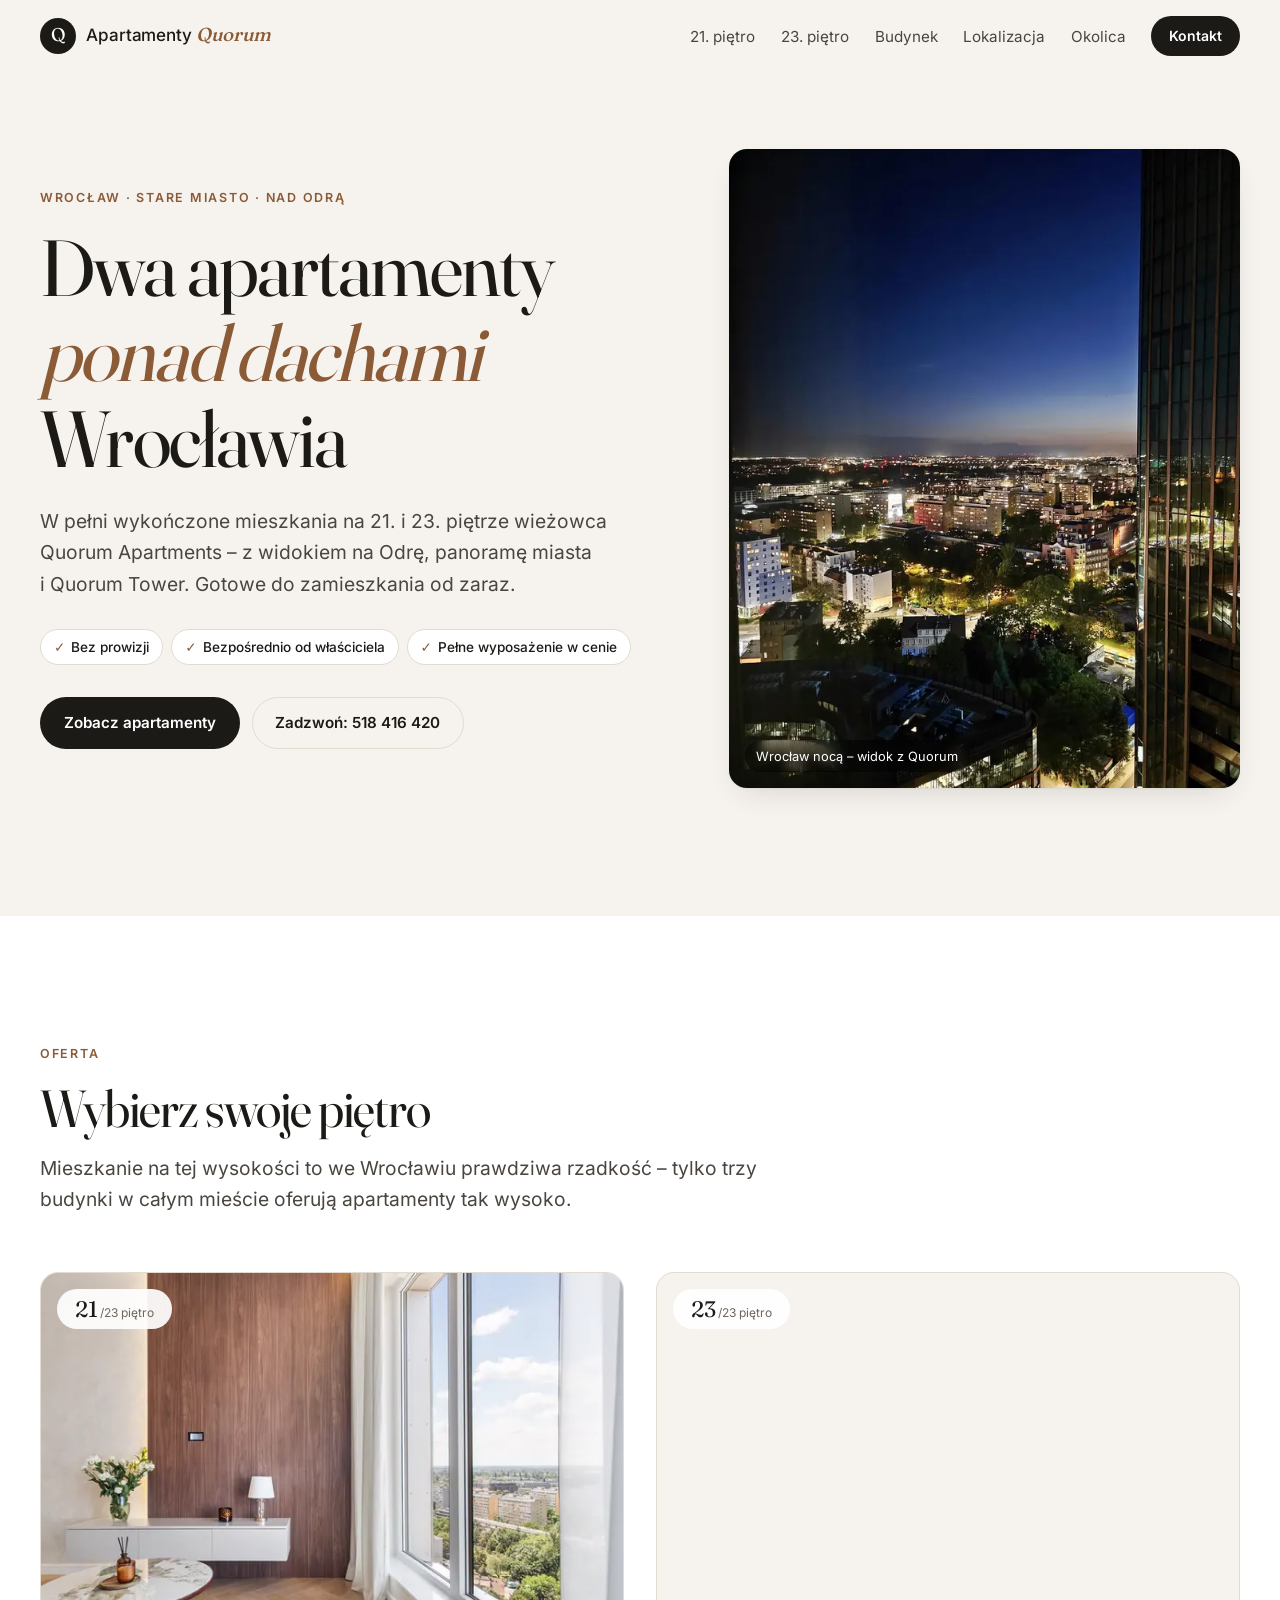
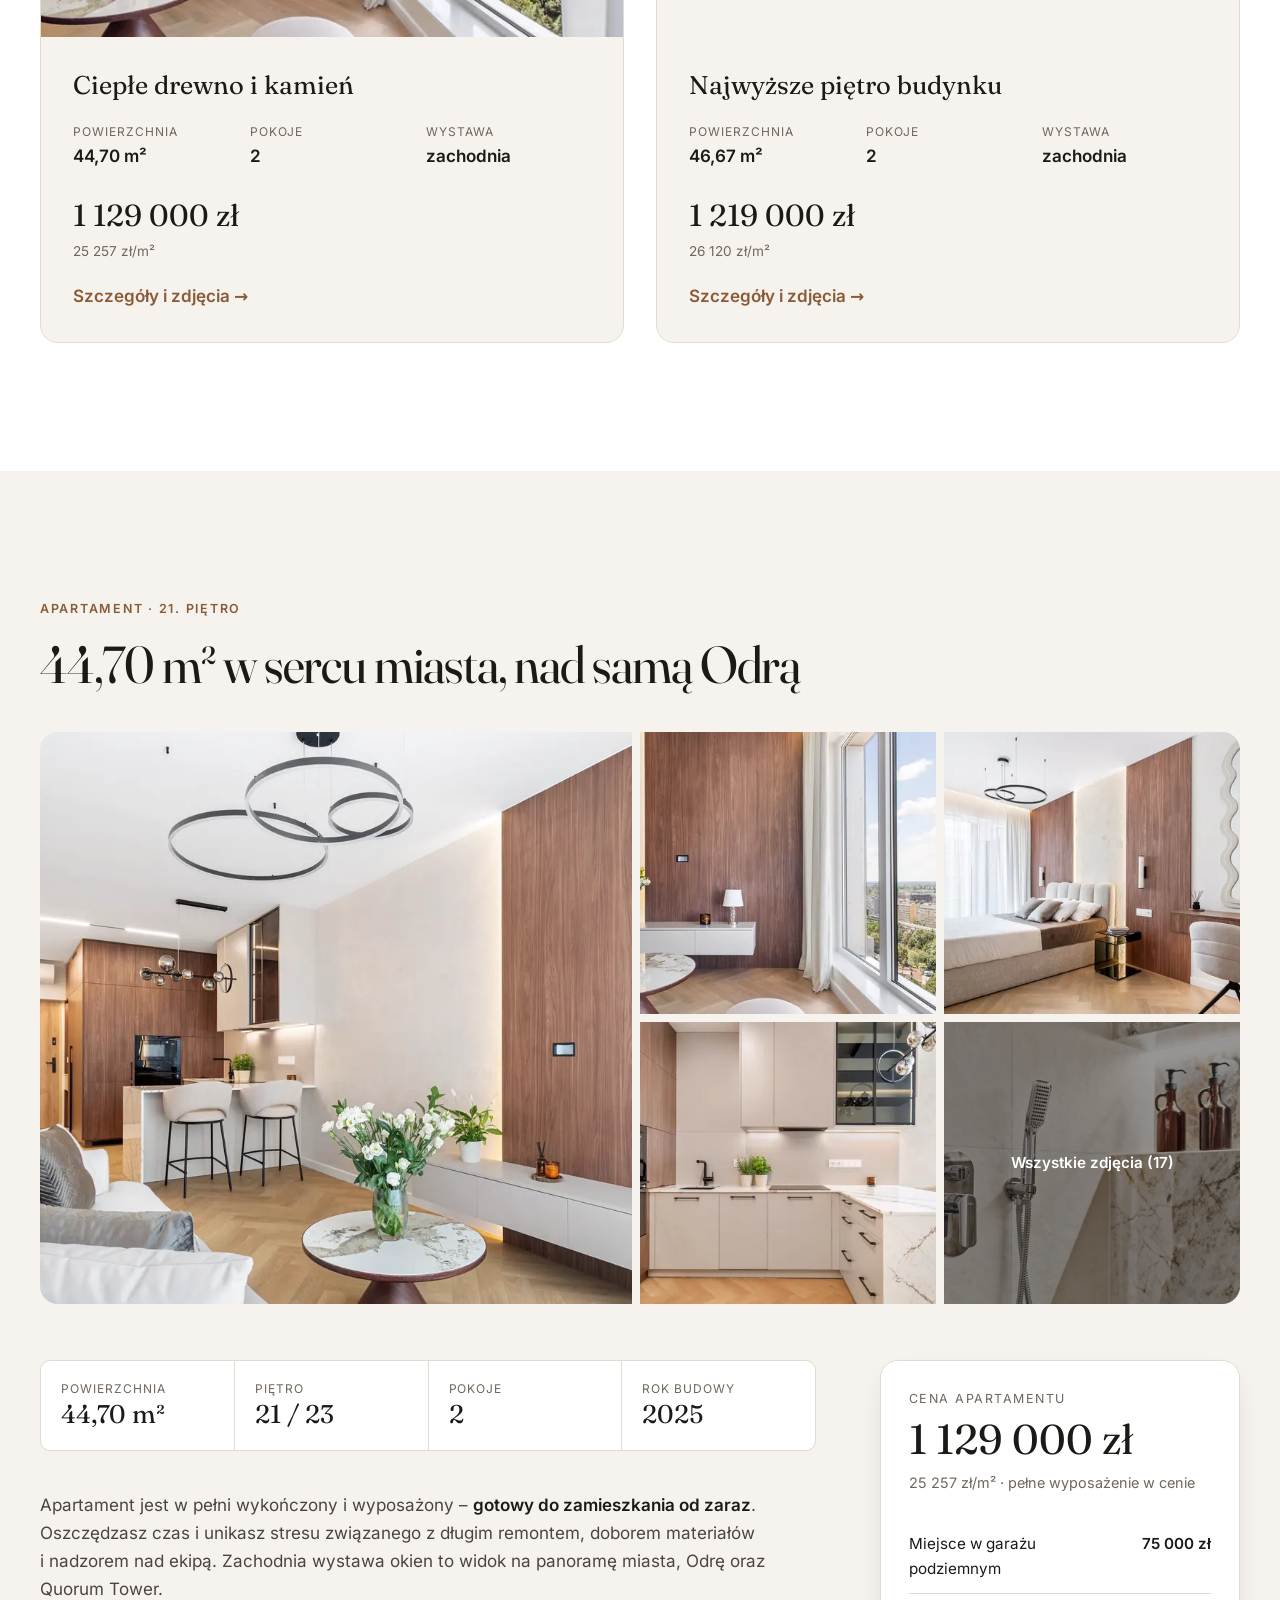
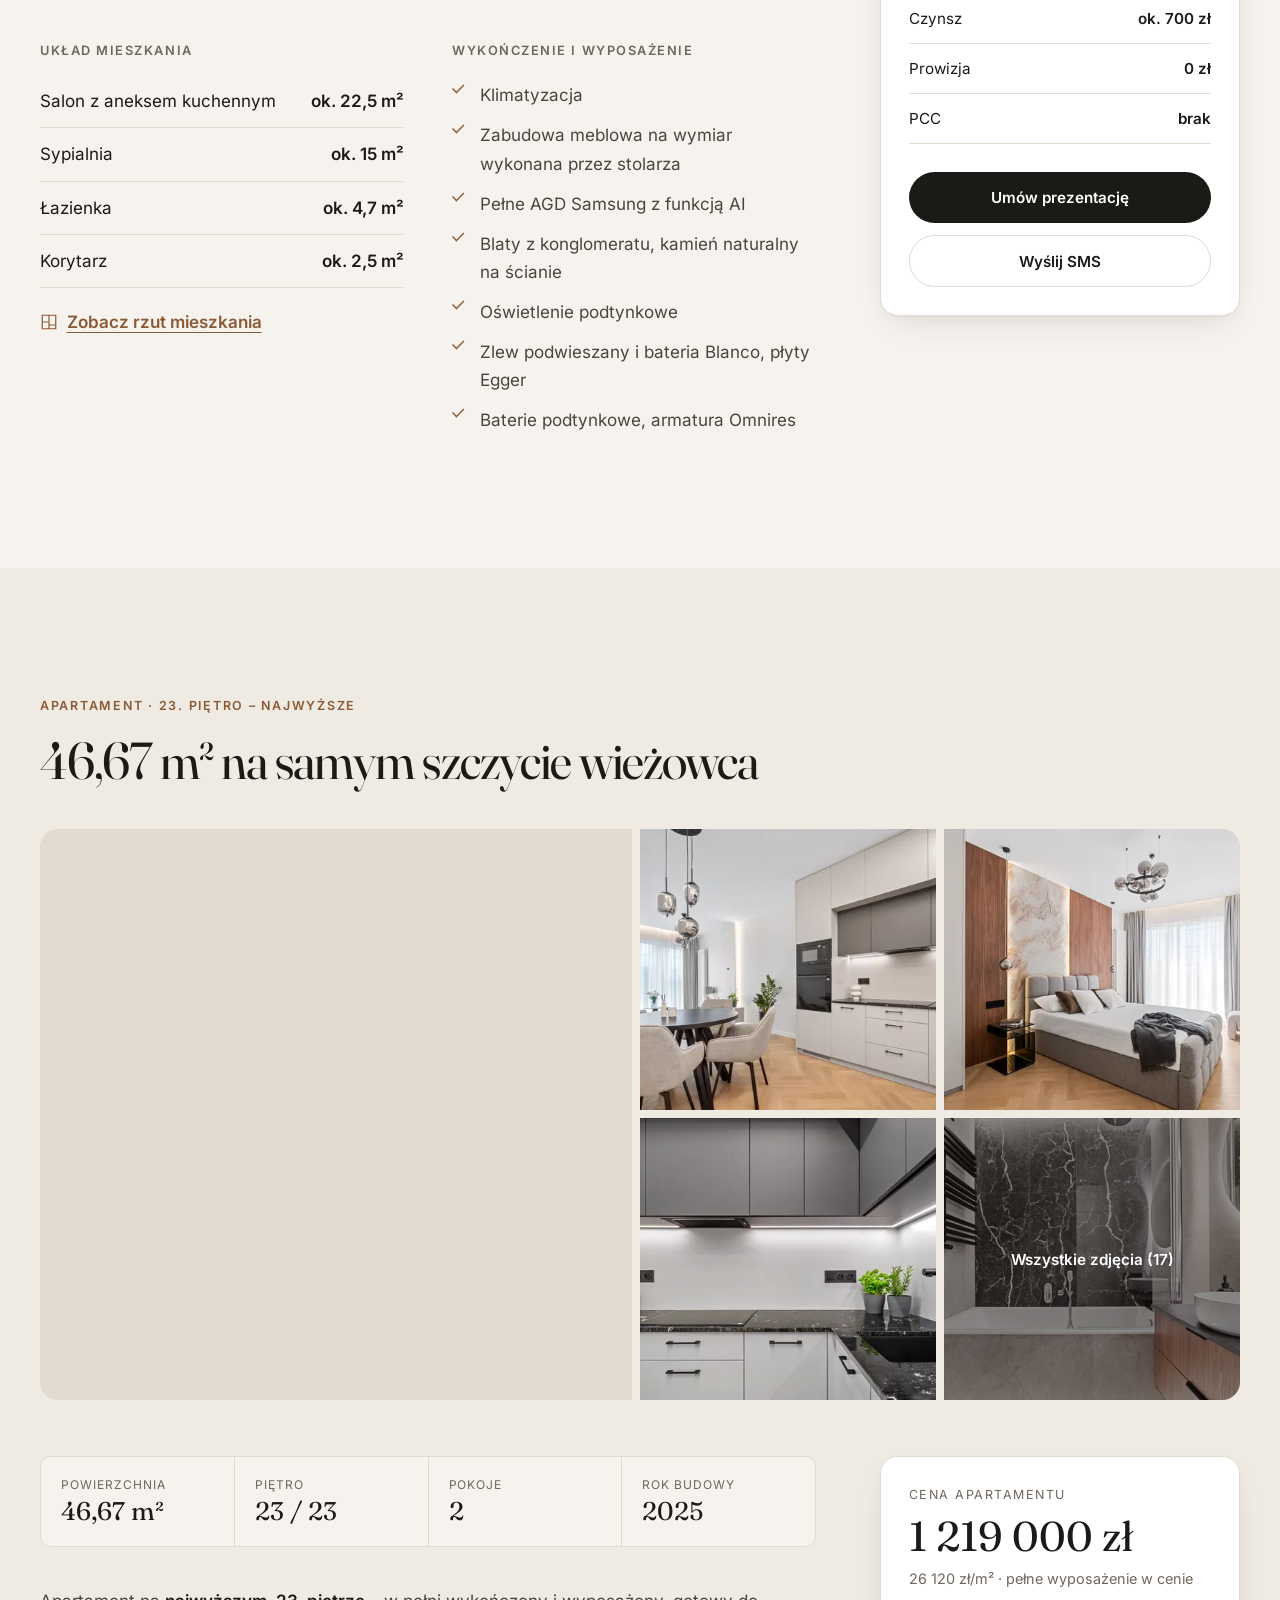
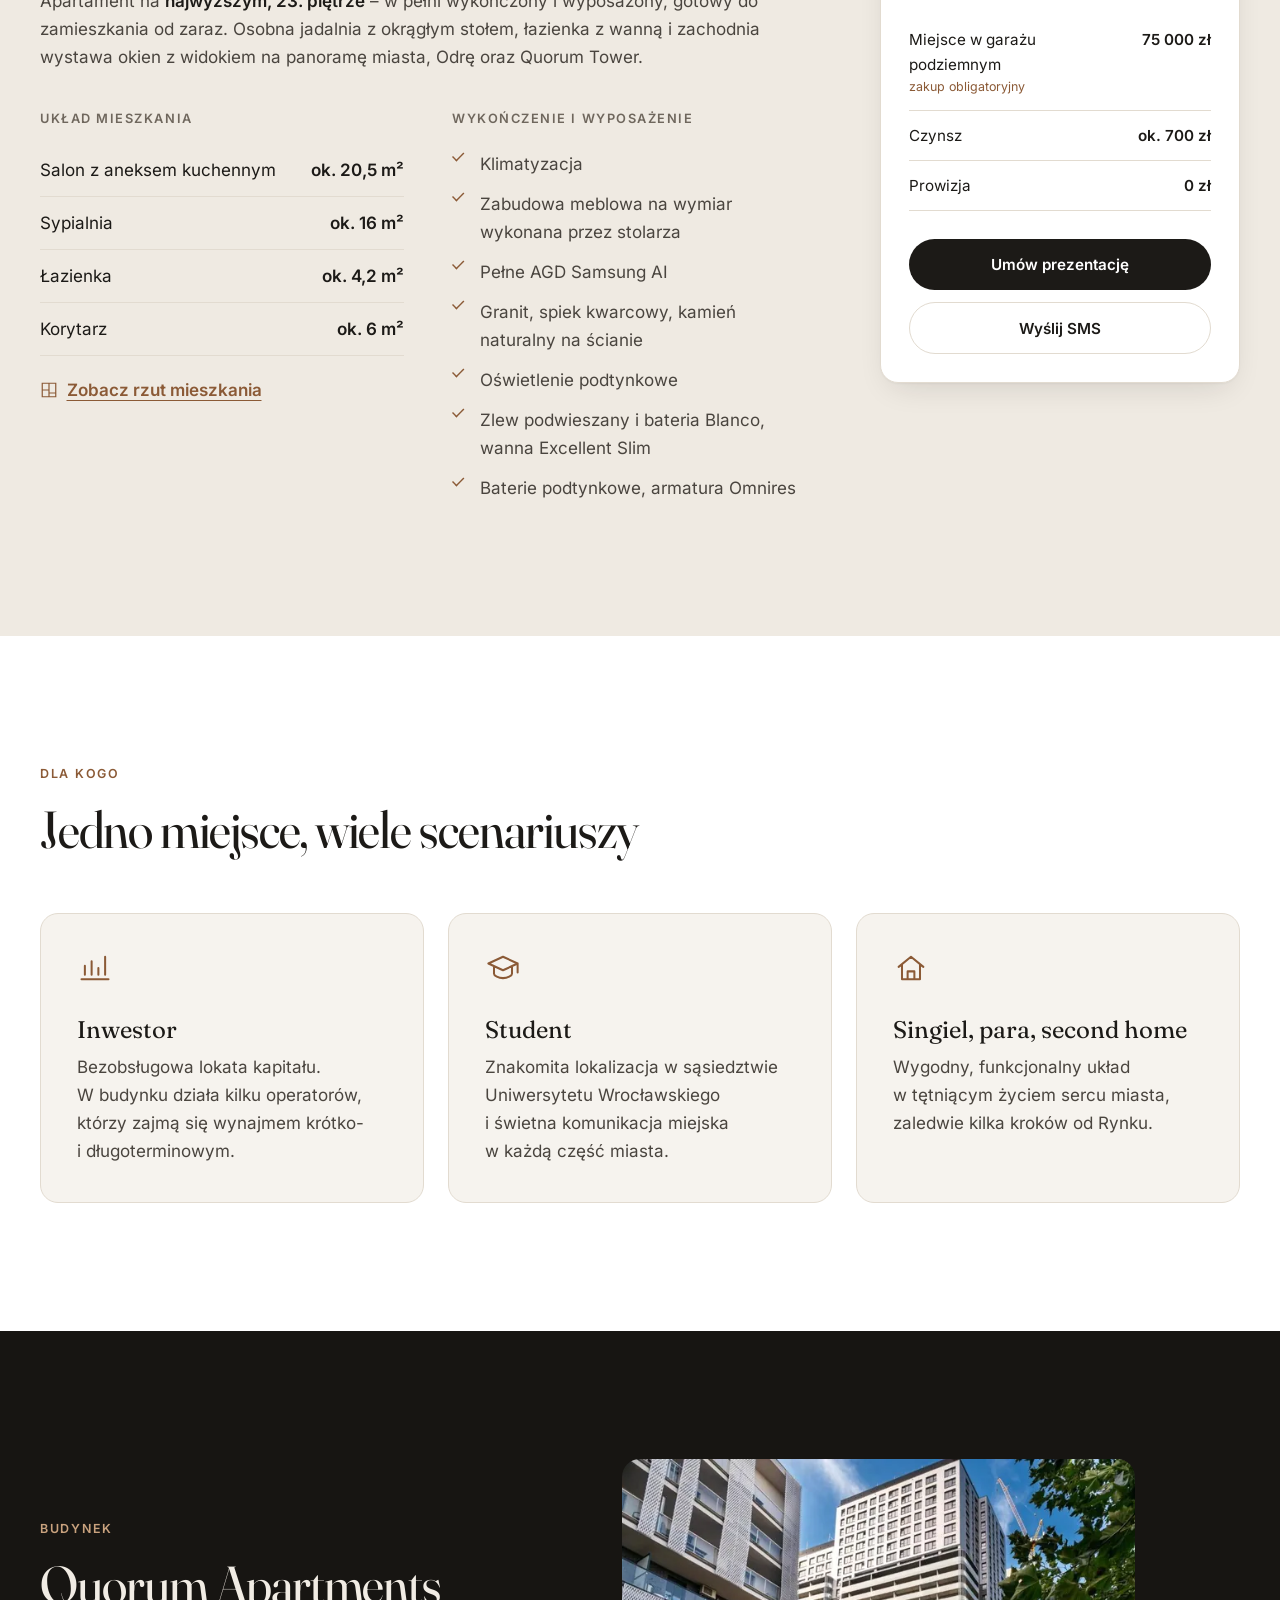
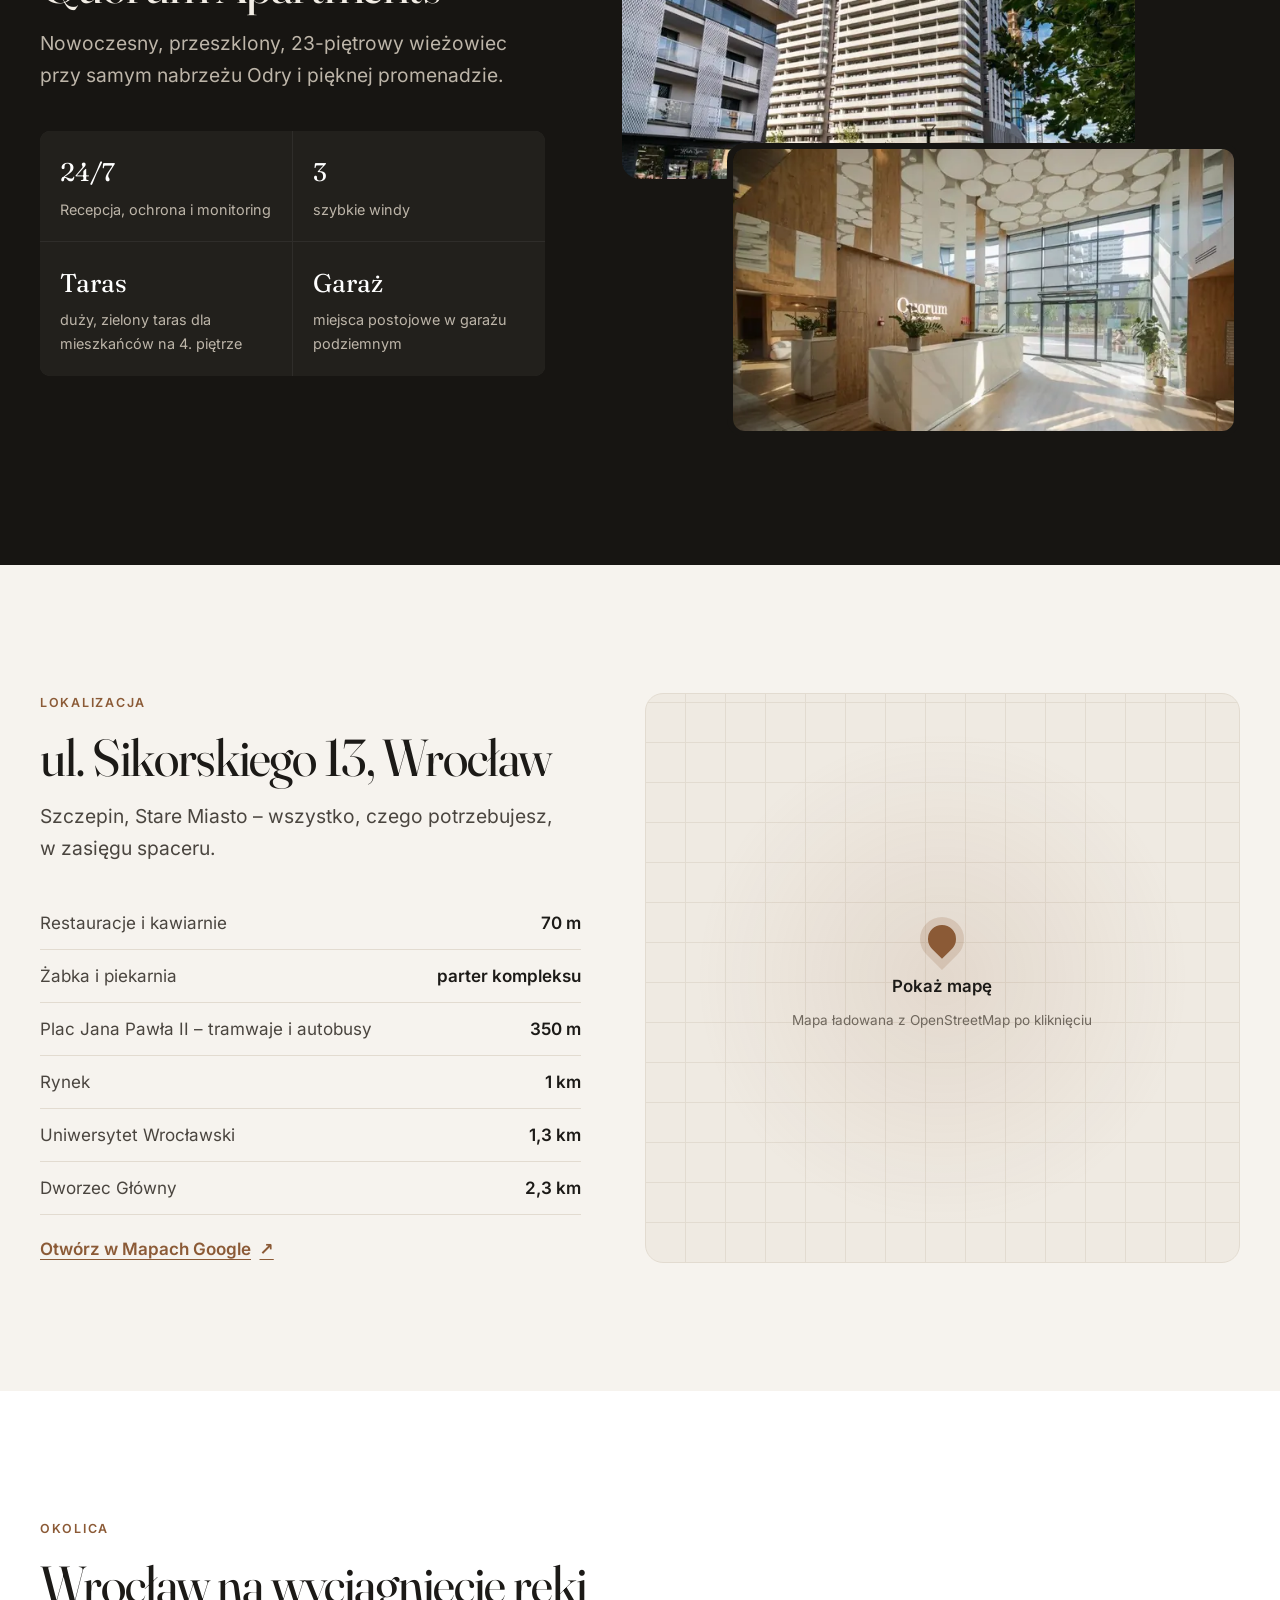
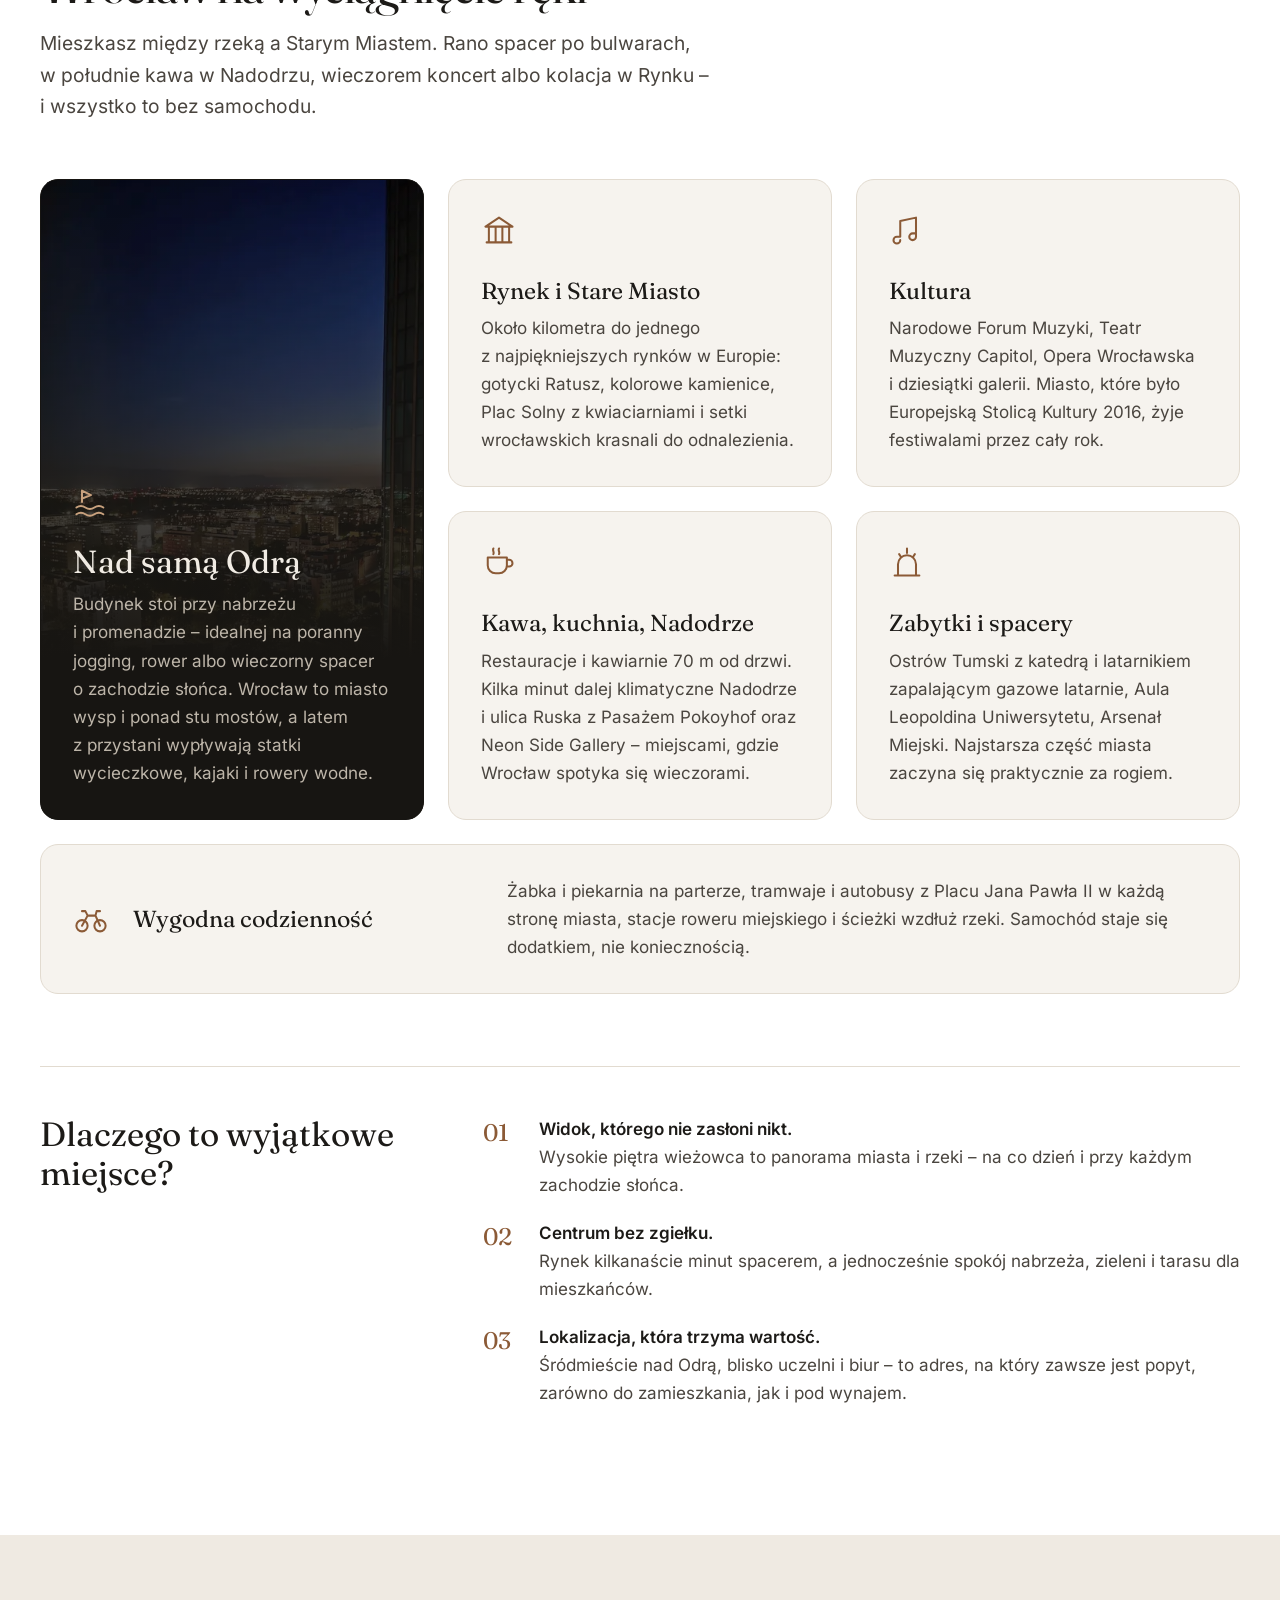
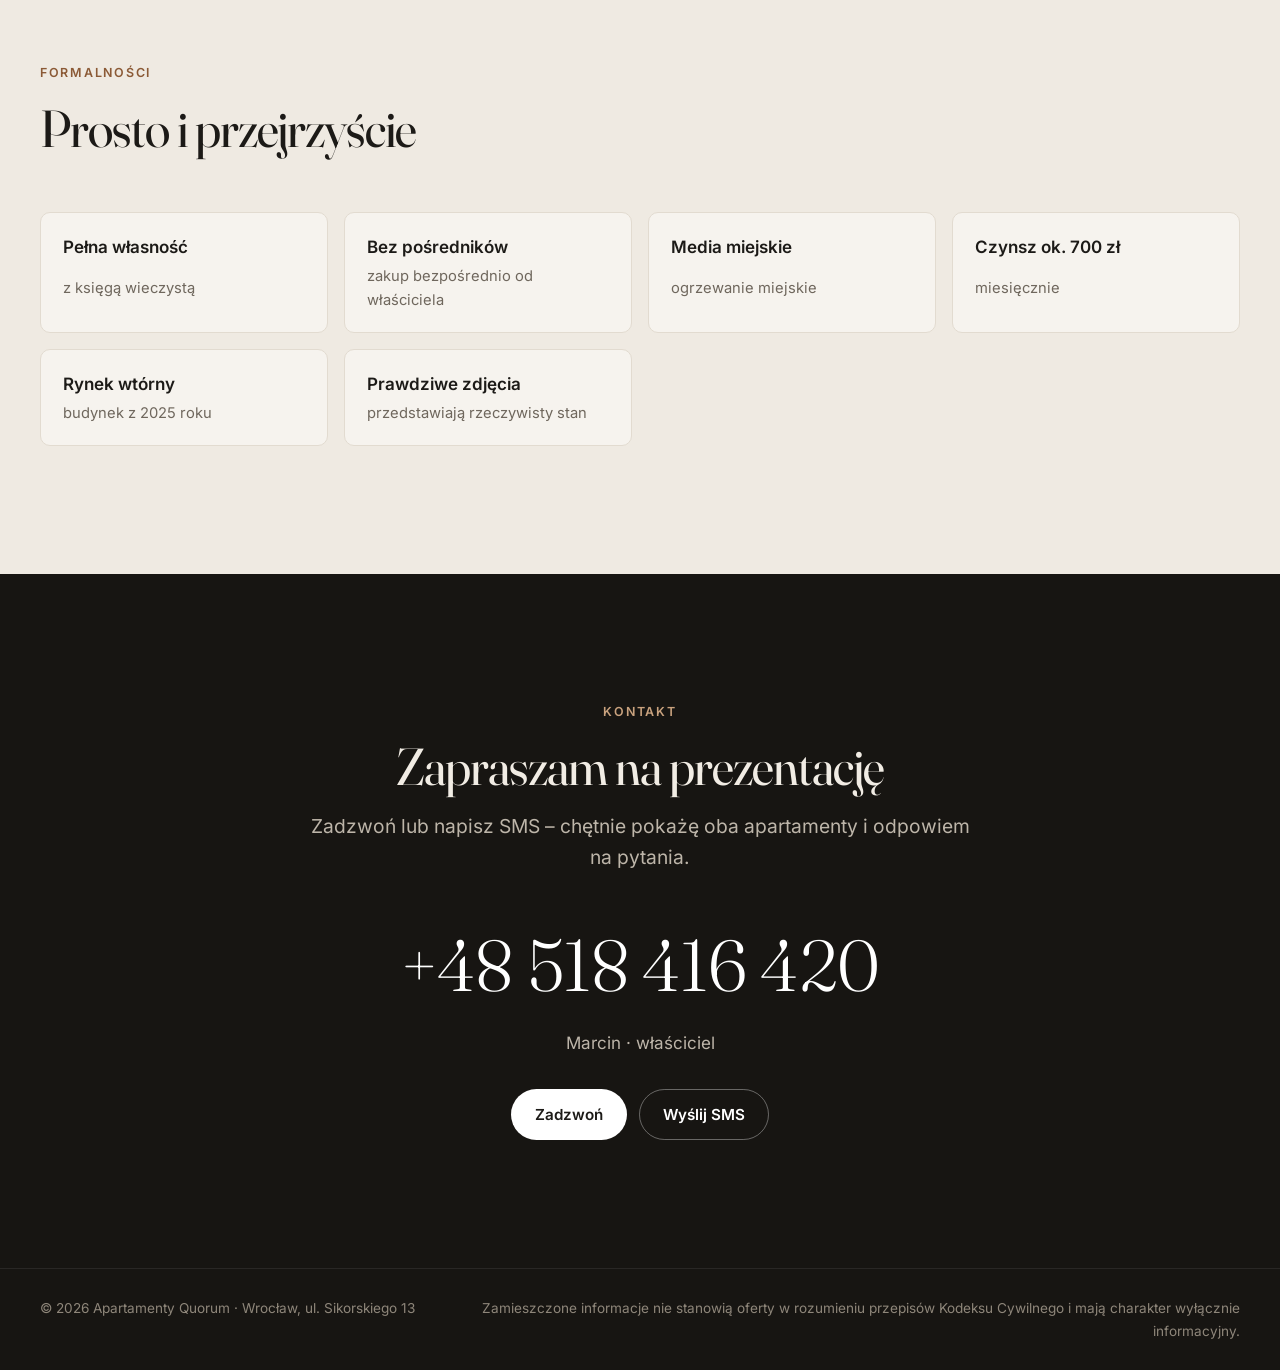
==== index.html @ 980c21c9 "Strona wizytówka apartamentów Quorum Co-Authored-By: Claude Opus 5.5 <noreply@anthropic.com> Claude-" ====
<!doctype html>
<html lang="pl">
<head>
  <meta charset="utf-8">
  <meta name="viewport" content="width=device-width, initial-scale=1, viewport-fit=cover">
  <title>Apartamenty na 21. i 23. piętrze – Quorum, centrum Wrocławia | Sprzedaż bez prowizji</title>
  <meta name="description" content="Dwa wykończone apartamenty na sprzedaż w wieżowcu Quorum Apartments przy Odrze, ul. Sikorskiego 13 we Wrocławiu. 44,7 m² na 21. piętrze i 46,67 m² na 23. piętrze. Bezpośrednio od właściciela, bez prowizji.">
  <meta name="theme-color" content="#f6f3ee">
  <meta name="color-scheme" content="light">

  <link rel="canonical" href="https://pzkoza.github.io/apartamenty-quorum/">

  <!-- Open Graph / udostępnianie -->
  <meta property="og:url" content="https://pzkoza.github.io/apartamenty-quorum/">
  <meta property="og:type" content="website">
  <meta property="og:locale" content="pl_PL">
  <meta property="og:title" content="Apartamenty na 21. i 23. piętrze – Quorum, Wrocław">
  <meta property="og:description" content="Wykończone apartamenty z widokiem na Odrę i panoramę miasta. Gotowe do zamieszkania, bez prowizji.">
  <meta property="og:image" content="https://pzkoza.github.io/apartamenty-quorum/img/og.jpg">
  <meta property="og:image:width" content="1200">
  <meta property="og:image:height" content="630">
  <meta name="twitter:card" content="summary_large_image">

  <link rel="icon" href="favicon.svg" type="image/svg+xml">
  <link rel="preload" href="fonts/fraunces-latin.woff2" as="font" type="font/woff2" crossorigin>
  <link rel="preload" href="fonts/inter-latin.woff2" as="font" type="font/woff2" crossorigin>
  <link rel="preload" as="image" href="img/shared/noc-1152.webp" imagesrcset="img/shared/noc-640.webp 640w, img/shared/noc-1152.webp 1152w" imagesizes="(min-width: 960px) 45vw, 100vw" fetchpriority="high">
  <link rel="stylesheet" href="css/style.css">
  <script src="js/main.js" defer></script>

  <script type="application/ld+json">
  {
    "@context": "https://schema.org",
    "@graph": [
      {
        "@type": "RealEstateListing",
        "name": "Apartament 44,7 m² na 21. piętrze – Quorum Apartments, Wrocław",
        "url": "https://pzkoza.github.io/apartamenty-quorum/#apartament-21",
        "image": "https://pzkoza.github.io/apartamenty-quorum/img/a21/01-1920.webp",
        "datePosted": "2025",
        "offers": { "@type": "Offer", "price": 1129000, "priceCurrency": "PLN", "availability": "https://schema.org/InStock" },
        "about": {
          "@type": "Apartment",
          "floorSize": { "@type": "QuantitativeValue", "value": 44.7, "unitCode": "MTK" },
          "numberOfRooms": 2,
          "address": { "@type": "PostalAddress", "streetAddress": "ul. Sikorskiego 13", "addressLocality": "Wrocław", "addressRegion": "dolnośląskie", "addressCountry": "PL" },
          "geo": { "@type": "GeoCoordinates", "latitude": 51.114017, "longitude": 17.02036 }
        }
      },
      {
        "@type": "RealEstateListing",
        "name": "Apartament 46,67 m² na 23. piętrze – Quorum Apartments, Wrocław",
        "url": "https://pzkoza.github.io/apartamenty-quorum/#apartament-23",
        "image": "https://pzkoza.github.io/apartamenty-quorum/img/a23/01-1920.webp",
        "datePosted": "2025",
        "offers": { "@type": "Offer", "price": 1219000, "priceCurrency": "PLN", "availability": "https://schema.org/InStock" },
        "about": {
          "@type": "Apartment",
          "floorSize": { "@type": "QuantitativeValue", "value": 46.67, "unitCode": "MTK" },
          "numberOfRooms": 2,
          "address": { "@type": "PostalAddress", "streetAddress": "ul. Sikorskiego 13", "addressLocality": "Wrocław", "addressRegion": "dolnośląskie", "addressCountry": "PL" },
          "geo": { "@type": "GeoCoordinates", "latitude": 51.114017, "longitude": 17.02036 }
        }
      }
    ]
  }
  </script>
</head>
<body>
  <a class="skip-link" href="#main">Przejdź do treści</a>

  <header class="site-header" data-header>
    <div class="container header-inner">
      <a class="brand" href="#top" aria-label="Strona główna">
        <span class="brand-mark" aria-hidden="true">Q</span>
        <span class="brand-text">Apartamenty <em>Quorum</em></span>
      </a>
      <nav class="nav" aria-label="Główna nawigacja">
        <button class="nav-toggle" type="button" aria-expanded="false" aria-controls="nav-list" data-nav-toggle>
          <span class="visually-hidden">Menu</span>
          <span class="nav-toggle-bar" aria-hidden="true"></span>
        </button>
        <ul class="nav-list" id="nav-list">
          <li><a href="#apartament-21">21. piętro</a></li>
          <li><a href="#apartament-23">23. piętro</a></li>
          <li><a href="#budynek">Budynek</a></li>
          <li><a href="#lokalizacja">Lokalizacja</a></li>
          <li><a href="#okolica">Okolica</a></li>
          <li><a class="btn btn-sm btn-dark" href="#kontakt">Kontakt</a></li>
        </ul>
      </nav>
    </div>
  </header>

  <main id="main">
    <!-- HERO -->
    <section class="hero" id="top" aria-labelledby="hero-title">
      <div class="container hero-grid">
        <div class="hero-copy">
          <p class="eyebrow">Wrocław · Stare Miasto · nad Odrą</p>
          <h1 id="hero-title">Dwa apartamenty <span class="accent">ponad dachami</span> Wrocławia</h1>
          <p class="lead">W pełni wykończone mieszkania na 21. i&nbsp;23. piętrze wieżowca Quorum Apartments – z&nbsp;widokiem na Odrę, panoramę miasta i&nbsp;Quorum Tower. Gotowe do zamieszkania od zaraz.</p>
          <ul class="badges" role="list">
            <li>Bez prowizji</li>
            <li>Bezpośrednio od właściciela</li>
            <li>Pełne wyposażenie w cenie</li>
          </ul>
          <div class="hero-actions">
            <a class="btn btn-dark" href="#oferty">Zobacz apartamenty</a>
            <a class="btn btn-ghost" href="tel:+48518416420">Zadzwoń: 518 416 420</a>
          </div>
        </div>
        <figure class="hero-media">
          <img src="img/shared/noc-1152.webp"
               srcset="img/shared/noc-640.webp 640w, img/shared/noc-1152.webp 1152w"
               sizes="(min-width: 960px) 45vw, 100vw"
               width="1152" height="1468"
               alt="Nocny widok na Wrocław z wysokiego piętra Quorum Apartments"
               fetchpriority="high" decoding="async">
          <figcaption>Wrocław nocą – widok z&nbsp;Quorum</figcaption>
        </figure>
      </div>
    </section>

    <!-- PORÓWNANIE -->
    <section class="section offers" id="oferty" aria-labelledby="offers-title">
      <div class="container">
        <header class="section-head">
          <p class="eyebrow">Oferta</p>
          <h2 id="offers-title">Wybierz swoje piętro</h2>
          <p class="section-lead">Mieszkanie na tej wysokości to we Wrocławiu prawdziwa rzadkość – tylko trzy budynki w&nbsp;całym mieście oferują apartamenty tak wysoko.</p>
        </header>

        <div class="offer-cards">
          <article class="offer-card">
            <a class="offer-card-link" href="#apartament-21" aria-label="Apartament na 21. piętrze – szczegóły">
              <div class="offer-card-media">
                <img src="img/a21/02-640.webp" srcset="img/a21/02-640.webp 640w, img/a21/02-1280.webp 1280w" sizes="(min-width: 960px) 560px, 100vw" width="2048" height="1258" alt="Salon apartamentu na 21. piętrze z widokiem na miasto" loading="lazy" decoding="async">
                <span class="floor-tag">21<small>/23 piętro</small></span>
              </div>
              <div class="offer-card-body">
                <h3>Ciepłe drewno i&nbsp;kamień</h3>
                <dl class="facts">
                  <div><dt>Powierzchnia</dt><dd>44,70 m²</dd></div>
                  <div><dt>Pokoje</dt><dd>2</dd></div>
                  <div><dt>Wystawa</dt><dd>zachodnia</dd></div>
                </dl>
                <p class="price">1 129 000 zł <span>25 257 zł/m²</span></p>
                <span class="more">Szczegóły i&nbsp;zdjęcia <span aria-hidden="true">→</span></span>
              </div>
            </a>
          </article>

          <article class="offer-card">
            <a class="offer-card-link" href="#apartament-23" aria-label="Apartament na 23. piętrze – szczegóły">
              <div class="offer-card-media">
                <img src="img/a23/01-640.webp" srcset="img/a23/01-640.webp 640w, img/a23/01-1280.webp 1280w" sizes="(min-width: 960px) 560px, 100vw" width="2048" height="1258" alt="Salon apartamentu na 23. piętrze" loading="lazy" decoding="async">
                <span class="floor-tag">23<small>/23 piętro</small></span>
              </div>
              <div class="offer-card-body">
                <h3>Najwyższe piętro budynku</h3>
                <dl class="facts">
                  <div><dt>Powierzchnia</dt><dd>46,67 m²</dd></div>
                  <div><dt>Pokoje</dt><dd>2</dd></div>
                  <div><dt>Wystawa</dt><dd>zachodnia</dd></div>
                </dl>
                <p class="price">1 219 000 zł <span>26 120 zł/m²</span></p>
                <span class="more">Szczegóły i&nbsp;zdjęcia <span aria-hidden="true">→</span></span>
              </div>
            </a>
          </article>
        </div>
      </div>
    </section>

    <!-- APARTAMENT 21 -->
    <section class="section apartment" id="apartament-21" aria-labelledby="a21-title">
      <div class="container">
        <header class="apartment-head">
          <p class="eyebrow">Apartament · 21. piętro</p>
          <h2 id="a21-title">44,70 m² w&nbsp;sercu miasta, nad samą Odrą</h2>
        </header>

        <div class="gallery" data-gallery="a21">
          <a class="gallery-item gallery-item--main" href="img/a21/01-1920.webp" data-srcset="img/a21/01-640.webp 640w, img/a21/01-1280.webp 1280w, img/a21/01-1920.webp 1920w">
            <img src="img/a21/01-1280.webp" srcset="img/a21/01-640.webp 640w, img/a21/01-1280.webp 1280w, img/a21/01-1920.webp 1920w" sizes="(min-width: 960px) 60vw, 100vw" width="2048" height="1258" alt="Salon z aneksem kuchennym i wyspą" loading="lazy" decoding="async">
          </a>
          <a class="gallery-item" href="img/a21/02-1920.webp" data-srcset="img/a21/02-640.webp 640w, img/a21/02-1280.webp 1280w, img/a21/02-1920.webp 1920w">
            <img src="img/a21/02-640.webp" width="2048" height="1258" alt="Strefa wypoczynkowa z widokiem na panoramę miasta" loading="lazy" decoding="async">
          </a>
          <a class="gallery-item" href="img/a21/07-1920.webp" data-srcset="img/a21/07-640.webp 640w, img/a21/07-1280.webp 1280w, img/a21/07-1920.webp 1920w">
            <img src="img/a21/07-640.webp" width="2048" height="1258" alt="Sypialnia z podwójnym łóżkiem" loading="lazy" decoding="async">
          </a>
          <a class="gallery-item" href="img/a21/11-1920.webp" data-srcset="img/a21/11-640.webp 640w, img/a21/11-1280.webp 1280w, img/a21/11-1920.webp 1920w">
            <img src="img/a21/11-640.webp" width="2048" height="1257" alt="Kuchnia z konglomeratowym blatem" loading="lazy" decoding="async">
          </a>
          <a class="gallery-item gallery-item--more" href="img/a21/16-1920.webp" data-srcset="img/a21/16-640.webp 640w, img/a21/16-1280.webp 1280w, img/a21/16-1920.webp 1920w">
            <img src="img/a21/16-640.webp" width="2048" height="1258" alt="Łazienka – prysznic z kamieniem naturalnym" loading="lazy" decoding="async">
            <span class="gallery-more-label">Wszystkie zdjęcia (17)</span>
          </a>
          <a class="gallery-item" hidden href="img/a21/03-1920.webp" data-srcset="img/a21/03-640.webp 640w, img/a21/03-1280.webp 1280w, img/a21/03-1920.webp 1920w" data-alt="Salon – sofa i okna na zachód">Salon – sofa i okna na zachód</a>
          <a class="gallery-item" hidden href="img/a21/04-1920.webp" data-srcset="img/a21/04-640.webp 640w, img/a21/04-1280.webp 1280w, img/a21/04-1920.webp 1920w" data-alt="Salon z oświetleniem pośrednim">Salon z oświetleniem pośrednim</a>
          <a class="gallery-item" hidden href="img/a21/05-1920.webp" data-srcset="img/a21/05-640.webp 640w, img/a21/05-1280.webp 1280w, img/a21/05-1920.webp 1920w" data-alt="Detal – komoda i ściana z drewna">Detal – komoda i ściana z drewna</a>
          <a class="gallery-item" hidden href="img/a21/06-1920.webp" data-srcset="img/a21/06-640.webp 640w, img/a21/06-1280.webp 1280w, img/a21/06-1920.webp 1920w" data-alt="Widok z salonu w stronę sypialni">Widok z salonu w stronę sypialni</a>
          <a class="gallery-item" hidden href="img/a21/08-1920.webp" data-srcset="img/a21/08-640.webp 640w, img/a21/08-1280.webp 1280w, img/a21/08-1920.webp 1920w" data-alt="Sypialnia – zabudowa szaf na wymiar">Sypialnia – zabudowa szaf na wymiar</a>
          <a class="gallery-item" hidden href="img/a21/09-1024.webp" data-srcset="img/a21/09-640.webp 640w, img/a21/09-1024.webp 1024w" data-alt="Sypialnia – strefa toaletki">Sypialnia – strefa toaletki</a>
          <a class="gallery-item" hidden href="img/a21/10-1920.webp" data-srcset="img/a21/10-640.webp 640w, img/a21/10-1280.webp 1280w, img/a21/10-1920.webp 1920w" data-alt="Przedpokój z zabudową meblową">Przedpokój z zabudową meblową</a>
          <a class="gallery-item" hidden href="img/a21/12-1920.webp" data-srcset="img/a21/12-640.webp 640w, img/a21/12-1280.webp 1280w, img/a21/12-1920.webp 1920w" data-alt="Kuchnia w zabudowie L">Kuchnia w zabudowie L</a>
          <a class="gallery-item" hidden href="img/a21/13-1920.webp" data-srcset="img/a21/13-640.webp 640w, img/a21/13-1280.webp 1280w, img/a21/13-1920.webp 1920w" data-alt="Detal blatu kuchennego">Detal blatu kuchennego</a>
          <a class="gallery-item" hidden href="img/a21/14-1920.webp" data-srcset="img/a21/14-640.webp 640w, img/a21/14-1280.webp 1280w, img/a21/14-1920.webp 1920w" data-alt="Wyspa kuchenna z hokerami">Wyspa kuchenna z hokerami</a>
          <a class="gallery-item" hidden href="img/a21/15-1024.webp" data-srcset="img/a21/15-640.webp 640w, img/a21/15-1024.webp 1024w" data-alt="Łazienka – widok ogólny">Łazienka – widok ogólny</a>
          <a class="gallery-item" hidden href="img/a21/17-1920.webp" data-srcset="img/a21/17-640.webp 640w, img/a21/17-1280.webp 1280w, img/a21/17-1920.webp 1920w" data-alt="Łazienka – umywalka nablatowa i lustro LED">Łazienka – umywalka nablatowa i lustro LED</a>
        </div>

        <div class="apartment-grid">
          <div class="apartment-main">
            <dl class="stats">
              <div><dt>Powierzchnia</dt><dd>44,70 m²</dd></div>
              <div><dt>Piętro</dt><dd>21 / 23</dd></div>
              <div><dt>Pokoje</dt><dd>2</dd></div>
              <div><dt>Rok budowy</dt><dd>2025</dd></div>
            </dl>

            <p class="prose">Apartament jest w&nbsp;pełni wykończony i&nbsp;wyposażony – <strong>gotowy do zamieszkania od zaraz</strong>. Oszczędzasz czas i&nbsp;unikasz stresu związanego z&nbsp;długim remontem, doborem materiałów i&nbsp;nadzorem nad ekipą. Zachodnia wystawa okien to widok na panoramę miasta, Odrę oraz Quorum Tower.</p>

            <div class="two-col">
              <div>
                <h3 class="h-small">Układ mieszkania</h3>
                <ul class="rooms" role="list">
                  <li><span>Salon z aneksem kuchennym</span><span>ok. 22,5 m²</span></li>
                  <li><span>Sypialnia</span><span>ok. 15 m²</span></li>
                  <li><span>Łazienka</span><span>ok. 4,7 m²</span></li>
                  <li><span>Korytarz</span><span>ok. 2,5 m²</span></li>
                </ul>
                <button class="link-btn" type="button" data-plan="img/a21/rzut-1060.webp" data-plan-alt="Rzut apartamentu 44,70 m² na 21. piętrze">
                  <svg aria-hidden="true" viewBox="0 0 24 24" width="18" height="18"><path d="M3 3h18v18H3zM3 12h9M12 3v18M12 16h9" fill="none" stroke="currentColor" stroke-width="1.6"/></svg>
                  Zobacz rzut mieszkania
                </button>
              </div>
              <div>
                <h3 class="h-small">Wykończenie i&nbsp;wyposażenie</h3>
                <ul class="checks" role="list">
                  <li>Klimatyzacja</li>
                  <li>Zabudowa meblowa na wymiar wykonana przez stolarza</li>
                  <li>Pełne AGD Samsung z&nbsp;funkcją AI</li>
                  <li>Blaty z&nbsp;konglomeratu, kamień naturalny na ścianie</li>
                  <li>Oświetlenie podtynkowe</li>
                  <li>Zlew podwieszany i&nbsp;bateria Blanco, płyty Egger</li>
                  <li>Baterie podtynkowe, armatura Omnires</li>
                </ul>
              </div>
            </div>
          </div>

          <aside class="price-box" aria-label="Cena – apartament 21. piętro">
            <p class="price-box-label">Cena apartamentu</p>
            <p class="price-box-value">1 129 000 zł</p>
            <p class="price-box-sub">25 257 zł/m² · pełne wyposażenie w&nbsp;cenie</p>
            <ul class="price-list" role="list">
              <li><span>Miejsce w&nbsp;garażu podziemnym</span><span>75 000 zł</span></li>
              <li><span>Czynsz</span><span>ok. 700 zł</span></li>
              <li><span>Prowizja</span><span>0 zł</span></li>
              <li><span>PCC</span><span>brak</span></li>
            </ul>
            <a class="btn btn-dark btn-block" href="tel:+48518416420">Umów prezentację</a>
            <a class="btn btn-ghost btn-block" href="sms:+48518416420?body=Dzie%C5%84%20dobry%2C%20jestem%20zainteresowany%20apartamentem%20na%2021.%20pi%C4%99trze%20(Quorum).">Wyślij SMS</a>
          </aside>
        </div>
      </div>
    </section>

    <!-- APARTAMENT 23 -->
    <section class="section apartment apartment--alt" id="apartament-23" aria-labelledby="a23-title">
      <div class="container">
        <header class="apartment-head">
          <p class="eyebrow">Apartament · 23. piętro – najwyższe</p>
          <h2 id="a23-title">46,67 m² na samym szczycie wieżowca</h2>
        </header>

        <div class="gallery" data-gallery="a23">
          <a class="gallery-item gallery-item--main" href="img/a23/01-1920.webp" data-srcset="img/a23/01-640.webp 640w, img/a23/01-1280.webp 1280w, img/a23/01-1920.webp 1920w">
            <img src="img/a23/01-1280.webp" srcset="img/a23/01-640.webp 640w, img/a23/01-1280.webp 1280w, img/a23/01-1920.webp 1920w" sizes="(min-width: 960px) 60vw, 100vw" width="2048" height="1258" alt="Salon z jadalnią i aneksem kuchennym" loading="lazy" decoding="async">
          </a>
          <a class="gallery-item" href="img/a23/05-1920.webp" data-srcset="img/a23/05-640.webp 640w, img/a23/05-1280.webp 1280w, img/a23/05-1920.webp 1920w">
            <img src="img/a23/05-640.webp" width="2048" height="1258" alt="Jadalnia i kuchnia" loading="lazy" decoding="async">
          </a>
          <a class="gallery-item" href="img/a23/11-1920.webp" data-srcset="img/a23/11-640.webp 640w, img/a23/11-1280.webp 1280w, img/a23/11-1920.webp 1920w">
            <img src="img/a23/11-640.webp" width="2048" height="1258" alt="Sypialnia z tapicerowanym łóżkiem" loading="lazy" decoding="async">
          </a>
          <a class="gallery-item" href="img/a23/06-1920.webp" data-srcset="img/a23/06-640.webp 640w, img/a23/06-1280.webp 1280w, img/a23/06-1920.webp 1920w">
            <img src="img/a23/06-640.webp" width="2048" height="1229" alt="Kuchnia z granitowym blatem" loading="lazy" decoding="async">
          </a>
          <a class="gallery-item gallery-item--more" href="img/a23/15-1920.webp" data-srcset="img/a23/15-640.webp 640w, img/a23/15-1280.webp 1280w, img/a23/15-1920.webp 1920w">
            <img src="img/a23/15-640.webp" width="2048" height="1258" alt="Łazienka z wanną Excellent Slim" loading="lazy" decoding="async">
            <span class="gallery-more-label">Wszystkie zdjęcia (17)</span>
          </a>
          <a class="gallery-item" hidden href="img/a23/02-1920.webp" data-srcset="img/a23/02-640.webp 640w, img/a23/02-1280.webp 1280w, img/a23/02-1920.webp 1920w" data-alt="Detal – komoda i ściana w marmurze">Detal – komoda i ściana w marmurze</a>
          <a class="gallery-item" hidden href="img/a23/03-1920.webp" data-srcset="img/a23/03-640.webp 640w, img/a23/03-1280.webp 1280w, img/a23/03-1920.webp 1920w" data-alt="Salon – sofa przy oknach">Salon – sofa przy oknach</a>
          <a class="gallery-item" hidden href="img/a23/04-1920.webp" data-srcset="img/a23/04-640.webp 640w, img/a23/04-1280.webp 1280w, img/a23/04-1920.webp 1920w" data-alt="Salon i jadalnia">Salon i jadalnia</a>
          <a class="gallery-item" hidden href="img/a23/07-1920.webp" data-srcset="img/a23/07-640.webp 640w, img/a23/07-1280.webp 1280w, img/a23/07-1920.webp 1920w" data-alt="Detal – zlew podwieszany i bateria Blanco">Detal – zlew podwieszany i bateria Blanco</a>
          <a class="gallery-item" hidden href="img/a23/08-1920.webp" data-srcset="img/a23/08-640.webp 640w, img/a23/08-1280.webp 1280w, img/a23/08-1920.webp 1920w" data-alt="Jadalnia z okrągłym stołem">Jadalnia z okrągłym stołem</a>
          <a class="gallery-item" hidden href="img/a23/09-1024.webp" data-srcset="img/a23/09-640.webp 640w, img/a23/09-1024.webp 1024w" data-alt="Strefa jadalni">Strefa jadalni</a>
          <a class="gallery-item" hidden href="img/a23/10-1920.webp" data-srcset="img/a23/10-640.webp 640w, img/a23/10-1280.webp 1280w, img/a23/10-1920.webp 1920w" data-alt="Widok na sypialnię i jadalnię">Widok na sypialnię i jadalnię</a>
          <a class="gallery-item" hidden href="img/a23/12-1024.webp" data-srcset="img/a23/12-640.webp 640w, img/a23/12-1024.webp 1024w" data-alt="Sypialnia – ściana z kamienia naturalnego">Sypialnia – ściana z kamienia naturalnego</a>
          <a class="gallery-item" hidden href="img/a23/13-1920.webp" data-srcset="img/a23/13-640.webp 640w, img/a23/13-1280.webp 1280w, img/a23/13-1920.webp 1920w" data-alt="Sypialnia i grzejnik dekoracyjny">Sypialnia i grzejnik dekoracyjny</a>
          <a class="gallery-item" hidden href="img/a23/14-1920.webp" data-srcset="img/a23/14-640.webp 640w, img/a23/14-1280.webp 1280w, img/a23/14-1920.webp 1920w" data-alt="Przedpokój z zabudową">Przedpokój z zabudową</a>
          <a class="gallery-item" hidden href="img/a23/16-1920.webp" data-srcset="img/a23/16-640.webp 640w, img/a23/16-1280.webp 1280w, img/a23/16-1920.webp 1920w" data-alt="Łazienka – umywalka nablatowa i lustro LED">Łazienka – umywalka nablatowa i lustro LED</a>
          <a class="gallery-item" hidden href="img/a23/17-1920.webp" data-srcset="img/a23/17-640.webp 640w, img/a23/17-1280.webp 1280w, img/a23/17-1920.webp 1920w" data-alt="Łazienka – widok ogólny">Łazienka – widok ogólny</a>
        </div>

        <div class="apartment-grid">
          <div class="apartment-main">
            <dl class="stats">
              <div><dt>Powierzchnia</dt><dd>46,67 m²</dd></div>
              <div><dt>Piętro</dt><dd>23 / 23</dd></div>
              <div><dt>Pokoje</dt><dd>2</dd></div>
              <div><dt>Rok budowy</dt><dd>2025</dd></div>
            </dl>

            <p class="prose">Apartament na <strong>najwyższym, 23. piętrze</strong> – w&nbsp;pełni wykończony i&nbsp;wyposażony, gotowy do zamieszkania od zaraz. Osobna jadalnia z&nbsp;okrągłym stołem, łazienka z&nbsp;wanną i&nbsp;zachodnia wystawa okien z&nbsp;widokiem na panoramę miasta, Odrę oraz Quorum Tower.</p>

            <div class="two-col">
              <div>
                <h3 class="h-small">Układ mieszkania</h3>
                <ul class="rooms" role="list">
                  <li><span>Salon z aneksem kuchennym</span><span>ok. 20,5 m²</span></li>
                  <li><span>Sypialnia</span><span>ok. 16 m²</span></li>
                  <li><span>Łazienka</span><span>ok. 4,2 m²</span></li>
                  <li><span>Korytarz</span><span>ok. 6 m²</span></li>
                </ul>
                <button class="link-btn" type="button" data-plan="img/a23/rzut-1044.webp" data-plan-alt="Rzut apartamentu 46,67 m² na 23. piętrze">
                  <svg aria-hidden="true" viewBox="0 0 24 24" width="18" height="18"><path d="M3 3h18v18H3zM3 12h9M12 3v18M12 16h9" fill="none" stroke="currentColor" stroke-width="1.6"/></svg>
                  Zobacz rzut mieszkania
                </button>
              </div>
              <div>
                <h3 class="h-small">Wykończenie i&nbsp;wyposażenie</h3>
                <ul class="checks" role="list">
                  <li>Klimatyzacja</li>
                  <li>Zabudowa meblowa na wymiar wykonana przez stolarza</li>
                  <li>Pełne AGD Samsung AI</li>
                  <li>Granit, spiek kwarcowy, kamień naturalny na ścianie</li>
                  <li>Oświetlenie podtynkowe</li>
                  <li>Zlew podwieszany i&nbsp;bateria Blanco, wanna Excellent Slim</li>
                  <li>Baterie podtynkowe, armatura Omnires</li>
                </ul>
              </div>
            </div>
          </div>

          <aside class="price-box" aria-label="Cena – apartament 23. piętro">
            <p class="price-box-label">Cena apartamentu</p>
            <p class="price-box-value">1 219 000 zł</p>
            <p class="price-box-sub">26 120 zł/m² · pełne wyposażenie w&nbsp;cenie</p>
            <ul class="price-list" role="list">
              <li><span>Miejsce w&nbsp;garażu podziemnym<small>zakup obligatoryjny</small></span><span>75 000 zł</span></li>
              <li><span>Czynsz</span><span>ok. 700 zł</span></li>
              <li><span>Prowizja</span><span>0 zł</span></li>
            </ul>
            <a class="btn btn-dark btn-block" href="tel:+48518416420">Umów prezentację</a>
            <a class="btn btn-ghost btn-block" href="sms:+48518416420?body=Dzie%C5%84%20dobry%2C%20jestem%20zainteresowany%20apartamentem%20na%2023.%20pi%C4%99trze%20(Quorum).">Wyślij SMS</a>
          </aside>
        </div>
      </div>
    </section>

    <!-- DLA KOGO -->
    <section class="section audience" aria-labelledby="audience-title">
      <div class="container">
        <header class="section-head">
          <p class="eyebrow">Dla kogo</p>
          <h2 id="audience-title">Jedno miejsce, wiele scenariuszy</h2>
        </header>
        <div class="cards-3">
          <article class="tile">
            <svg class="tile-icon" aria-hidden="true" viewBox="0 0 32 32"><path d="M4 26h24M7 22V14m6 8V10m6 12v-6m6 6V6" fill="none" stroke="currentColor" stroke-width="1.8" stroke-linecap="round"/></svg>
            <h3>Inwestor</h3>
            <p>Bezobsługowa lokata kapitału. W&nbsp;budynku działa kilku operatorów, którzy zajmą się wynajmem krótko- i&nbsp;długoterminowym.</p>
          </article>
          <article class="tile">
            <svg class="tile-icon" aria-hidden="true" viewBox="0 0 32 32"><path d="M3 12 16 6l13 6-13 6zM8 14.5V21c0 2 4 4 8 4s8-2 8-4v-6.5M29 12v8" fill="none" stroke="currentColor" stroke-width="1.8" stroke-linejoin="round" stroke-linecap="round"/></svg>
            <h3>Student</h3>
            <p>Znakomita lokalizacja w&nbsp;sąsiedztwie Uniwersytetu Wrocławskiego i&nbsp;świetna komunikacja miejska w&nbsp;każdą część miasta.</p>
          </article>
          <article class="tile">
            <svg class="tile-icon" aria-hidden="true" viewBox="0 0 32 32"><path d="M5 15 16 6l11 9M8 13v13h16V13M13 26v-7h6v7" fill="none" stroke="currentColor" stroke-width="1.8" stroke-linejoin="round" stroke-linecap="round"/></svg>
            <h3>Singiel, para, second home</h3>
            <p>Wygodny, funkcjonalny układ w&nbsp;tętniącym życiem sercu miasta, zaledwie kilka kroków od Rynku.</p>
          </article>
        </div>
      </div>
    </section>

    <!-- BUDYNEK -->
    <section class="section building" id="budynek" aria-labelledby="building-title">
      <div class="container building-grid">
        <div class="building-copy">
          <p class="eyebrow">Budynek</p>
          <h2 id="building-title">Quorum Apartments</h2>
          <p class="section-lead">Nowoczesny, przeszklony, 23-piętrowy wieżowiec przy samym nabrzeżu Odry i&nbsp;pięknej promenadzie.</p>
          <ul class="features" role="list">
            <li><strong>24/7</strong><span>Recepcja, ochrona i&nbsp;monitoring</span></li>
            <li><strong>3</strong><span>szybkie windy</span></li>
            <li><strong>Taras</strong><span>duży, zielony taras dla mieszkańców na 4. piętrze</span></li>
            <li><strong>Garaż</strong><span>miejsca postojowe w&nbsp;garażu podziemnym</span></li>
          </ul>
        </div>
        <div class="building-media">
          <figure class="bm-a">
            <img src="img/shared/budynek-1024.webp" srcset="img/shared/budynek-640.webp 640w, img/shared/budynek-1024.webp 1024w" sizes="(min-width: 960px) 40vw, 100vw" width="1024" height="621" alt="Wieżowiec Quorum Apartments od strony ulicy" loading="lazy" decoding="async">
          </figure>
          <figure class="bm-b">
            <img src="img/shared/lobby-1097.webp" srcset="img/shared/lobby-640.webp 640w, img/shared/lobby-1097.webp 1097w" sizes="(min-width: 960px) 40vw, 100vw" width="1097" height="590" alt="Lobby z recepcją w Quorum Apartments" loading="lazy" decoding="async">
          </figure>
        </div>
      </div>
    </section>

    <!-- LOKALIZACJA -->
    <section class="section location" id="lokalizacja" aria-labelledby="location-title">
      <div class="container location-grid">
        <div>
          <p class="eyebrow">Lokalizacja</p>
          <h2 id="location-title">ul. Sikorskiego 13, Wrocław</h2>
          <p class="section-lead">Szczepin, Stare Miasto – wszystko, czego potrzebujesz, w&nbsp;zasięgu spaceru.</p>
          <ul class="distances" role="list">
            <li><span>Restauracje i&nbsp;kawiarnie</span><span>70 m</span></li>
            <li><span>Żabka i&nbsp;piekarnia</span><span>parter kompleksu</span></li>
            <li><span>Plac Jana Pawła II – tramwaje i&nbsp;autobusy</span><span>350 m</span></li>
            <li><span>Rynek</span><span>1 km</span></li>
            <li><span>Uniwersytet Wrocławski</span><span>1,3 km</span></li>
            <li><span>Dworzec Główny</span><span>2,3 km</span></li>
          </ul>
          <a class="link-btn" href="https://www.google.com/maps/search/?api=1&amp;query=Quorum+Apartments+Sikorskiego+13+Wroc%C5%82aw" target="_blank" rel="noopener">Otwórz w&nbsp;Mapach Google <span aria-hidden="true">↗</span></a>
        </div>
        <div class="map" data-map>
          <button class="map-consent" type="button" data-map-load>
            <span class="map-pin" aria-hidden="true"></span>
            <span>Pokaż mapę</span>
            <small>Mapa ładowana z&nbsp;OpenStreetMap po kliknięciu</small>
          </button>
        </div>
      </div>
    </section>

    <!-- OKOLICA -->
    <section class="section area" id="okolica" aria-labelledby="area-title">
      <div class="container">
        <header class="section-head">
          <p class="eyebrow">Okolica</p>
          <h2 id="area-title">Wrocław na wyciągnięcie ręki</h2>
          <p class="section-lead">Mieszkasz między rzeką a Starym Miastem. Rano spacer po bulwarach, w&nbsp;południe kawa w&nbsp;Nadodrzu, wieczorem koncert albo kolacja w&nbsp;Rynku – i&nbsp;wszystko to bez samochodu.</p>
        </header>

        <div class="area-grid">
          <article class="area-card area-card--feature">
            <svg class="tile-icon" aria-hidden="true" viewBox="0 0 32 32"><path d="M3 20c3-2 5-2 8 0s5 2 8 0 5-2 8 0M3 26c3-2 5-2 8 0s5 2 8 0 5-2 8 0M8 15V5l8 4-8 3" fill="none" stroke="currentColor" stroke-width="1.8" stroke-linecap="round" stroke-linejoin="round"/></svg>
            <h3>Nad samą Odrą</h3>
            <p>Budynek stoi przy nabrzeżu i&nbsp;promenadzie – idealnej na poranny jogging, rower albo wieczorny spacer o&nbsp;zachodzie słońca. Wrocław to miasto wysp i&nbsp;ponad stu mostów, a&nbsp;latem z&nbsp;przystani wypływają statki wycieczkowe, kajaki i&nbsp;rowery wodne.</p>
          </article>

          <article class="area-card">
            <svg class="tile-icon" aria-hidden="true" viewBox="0 0 32 32"><path d="M5 27h22M7 27V13m6 14V13m6 14V13m6 14V13M4 13h24L16 5z" fill="none" stroke="currentColor" stroke-width="1.8" stroke-linejoin="round" stroke-linecap="round"/></svg>
            <h3>Rynek i&nbsp;Stare Miasto</h3>
            <p>Około kilometra do jednego z&nbsp;najpiękniejszych rynków w&nbsp;Europie: gotycki Ratusz, kolorowe kamienice, Plac Solny z&nbsp;kwiaciarniami i&nbsp;setki wrocławskich krasnali do odnalezienia.</p>
          </article>

          <article class="area-card">
            <svg class="tile-icon" aria-hidden="true" viewBox="0 0 32 32"><path d="M10 25a3 3 0 1 1-3-3h3V8l14-3v17a3 3 0 1 1-3-3h3" fill="none" stroke="currentColor" stroke-width="1.8" stroke-linejoin="round" stroke-linecap="round"/></svg>
            <h3>Kultura</h3>
            <p>Narodowe Forum Muzyki, Teatr Muzyczny Capitol, Opera Wrocławska i&nbsp;dziesiątki galerii. Miasto, które było Europejską Stolicą Kultury 2016, żyje festiwalami przez cały rok.</p>
          </article>

          <article class="area-card">
            <svg class="tile-icon" aria-hidden="true" viewBox="0 0 32 32"><path d="M6 12h17v7a7 7 0 0 1-7 7h-3a7 7 0 0 1-7-7zM23 14h2a3 3 0 0 1 0 6h-2M11 4c-1 2 1 3 0 5m5-5c-1 2 1 3 0 5" fill="none" stroke="currentColor" stroke-width="1.8" stroke-linecap="round" stroke-linejoin="round"/></svg>
            <h3>Kawa, kuchnia, Nadodrze</h3>
            <p>Restauracje i&nbsp;kawiarnie 70&nbsp;m od drzwi. Kilka minut dalej klimatyczne Nadodrze i&nbsp;ulica Ruska z&nbsp;Pasażem Pokoyhof oraz Neon Side Gallery – miejscami, gdzie Wrocław spotyka się wieczorami.</p>
          </article>

          <article class="area-card">
            <svg class="tile-icon" aria-hidden="true" viewBox="0 0 32 32"><path d="M16 4v4M9 9l2 3m12-3-2 3M8 28V18a8 8 0 0 1 16 0v10M5 28h22" fill="none" stroke="currentColor" stroke-width="1.8" stroke-linecap="round" stroke-linejoin="round"/></svg>
            <h3>Zabytki i&nbsp;spacery</h3>
            <p>Ostrów Tumski z&nbsp;katedrą i&nbsp;latarnikiem zapalającym gazowe latarnie, Aula Leopoldina Uniwersytetu, Arsenał Miejski. Najstarsza część miasta zaczyna się praktycznie za rogiem.</p>
          </article>

          <article class="area-card">
            <svg class="tile-icon" aria-hidden="true" viewBox="0 0 32 32"><circle cx="8" cy="22" r="5" fill="none" stroke="currentColor" stroke-width="1.8"/><circle cx="24" cy="22" r="5" fill="none" stroke="currentColor" stroke-width="1.8"/><path d="M8 22l5-9h7l4 9M13 13l-2-4H8m12 4 1-4h3" fill="none" stroke="currentColor" stroke-width="1.8" stroke-linecap="round" stroke-linejoin="round"/></svg>
            <h3>Wygodna codzienność</h3>
            <p>Żabka i&nbsp;piekarnia na parterze, tramwaje i&nbsp;autobusy z&nbsp;Placu Jana Pawła II w&nbsp;każdą stronę miasta, stacje roweru miejskiego i&nbsp;ścieżki wzdłuż rzeki. Samochód staje się dodatkiem, nie koniecznością.</p>
          </article>
        </div>

        <div class="why">
          <h3 class="why-title">Dlaczego to wyjątkowe miejsce?</h3>
          <ol class="why-list" role="list">
            <li><strong>Widok, którego nie zasłoni nikt.</strong> Wysokie piętra wieżowca to panorama miasta i&nbsp;rzeki – na co dzień i&nbsp;przy każdym zachodzie słońca.</li>
            <li><strong>Centrum bez zgiełku.</strong> Rynek kilkanaście minut spacerem, a&nbsp;jednocześnie spokój nabrzeża, zieleni i&nbsp;tarasu dla mieszkańców.</li>
            <li><strong>Lokalizacja, która trzyma wartość.</strong> Śródmieście nad Odrą, blisko uczelni i&nbsp;biur – to adres, na który zawsze jest popyt, zarówno do zamieszkania, jak i&nbsp;pod wynajem.</li>
          </ol>
        </div>
      </div>
    </section>

    <!-- INFORMACJE -->
    <section class="section info" aria-labelledby="info-title">
      <div class="container">
        <header class="section-head">
          <p class="eyebrow">Formalności</p>
          <h2 id="info-title">Prosto i&nbsp;przejrzyście</h2>
        </header>
        <ul class="info-grid" role="list">
          <li><strong>Pełna własność</strong><span>z&nbsp;księgą wieczystą</span></li>
          <li><strong>Bez pośredników</strong><span>zakup bezpośrednio od właściciela</span></li>
          <li><strong>Media miejskie</strong><span>ogrzewanie miejskie</span></li>
          <li><strong>Czynsz ok. 700 zł</strong><span>miesięcznie</span></li>
          <li><strong>Rynek wtórny</strong><span>budynek z&nbsp;2025 roku</span></li>
          <li><strong>Prawdziwe zdjęcia</strong><span>przedstawiają rzeczywisty stan</span></li>
        </ul>
      </div>
    </section>

    <!-- KONTAKT -->
    <section class="section contact" id="kontakt" aria-labelledby="contact-title">
      <div class="container contact-inner">
        <p class="eyebrow">Kontakt</p>
        <h2 id="contact-title">Zapraszam na prezentację</h2>
        <p class="section-lead">Zadzwoń lub napisz SMS – chętnie pokażę oba apartamenty i&nbsp;odpowiem na pytania.</p>
        <a class="contact-phone" href="tel:+48518416420">+48 518 416 420</a>
        <p class="contact-name">Marcin · właściciel</p>
        <div class="hero-actions contact-actions">
          <a class="btn btn-light" href="tel:+48518416420">Zadzwoń</a>
          <a class="btn btn-outline-light" href="sms:+48518416420">Wyślij SMS</a>
        </div>
      </div>
    </section>
  </main>

  <footer class="site-footer">
    <div class="container footer-inner">
      <p>© <span data-year>2026</span> Apartamenty Quorum · Wrocław, ul. Sikorskiego 13</p>
      <p class="disclaimer">Zamieszczone informacje nie stanowią oferty w&nbsp;rozumieniu przepisów Kodeksu Cywilnego i&nbsp;mają charakter wyłącznie informacyjny.</p>
    </div>
  </footer>

  <!-- Pasek CTA na telefonach -->
  <div class="mobile-cta" data-mobile-cta>
    <a class="btn btn-dark btn-block" href="tel:+48518416420">
      <svg aria-hidden="true" viewBox="0 0 24 24" width="18" height="18"><path d="M5 3h4l2 5-2.5 1.5a11 11 0 0 0 6 6L16 13l5 2v4a2 2 0 0 1-2 2A16 16 0 0 1 3 5a2 2 0 0 1 2-2" fill="none" stroke="currentColor" stroke-width="1.8" stroke-linejoin="round"/></svg>
      Zadzwoń do właściciela
    </a>
  </div>

  <!-- Lightbox -->
  <dialog class="lightbox" data-lightbox aria-label="Galeria zdjęć">
    <div class="lightbox-top">
      <p class="lightbox-counter" data-lb-counter aria-live="polite"></p>
      <button class="lb-btn lb-close" type="button" data-lb-close aria-label="Zamknij galerię">
        <svg viewBox="0 0 24 24" width="22" height="22" aria-hidden="true"><path d="M6 6l12 12M18 6 6 18" stroke="currentColor" stroke-width="2" stroke-linecap="round"/></svg>
      </button>
    </div>
    <figure class="lightbox-figure">
      <img data-lb-img alt="" decoding="async">
      <figcaption data-lb-caption></figcaption>
    </figure>
    <button class="lb-btn lb-prev" type="button" data-lb-prev aria-label="Poprzednie zdjęcie">
      <svg viewBox="0 0 24 24" width="26" height="26" aria-hidden="true"><path d="M15 5l-7 7 7 7" fill="none" stroke="currentColor" stroke-width="2" stroke-linecap="round" stroke-linejoin="round"/></svg>
    </button>
    <button class="lb-btn lb-next" type="button" data-lb-next aria-label="Następne zdjęcie">
      <svg viewBox="0 0 24 24" width="26" height="26" aria-hidden="true"><path d="M9 5l7 7-7 7" fill="none" stroke="currentColor" stroke-width="2" stroke-linecap="round" stroke-linejoin="round"/></svg>
    </button>
  </dialog>
</body>
</html>
---- css/style.css ----
/* ==========================================================================
   Apartamenty Quorum – style
   ========================================================================== */

@font-face {
  font-family: "Fraunces";
  font-style: normal;
  font-weight: 300 600;
  font-display: swap;
  src: url("../fonts/fraunces-latin-ext.woff2") format("woff2");
  unicode-range: U+0100-02BA, U+02BD-02C5, U+02C7-02CC, U+02CE-02D7, U+02DD-02FF, U+0304, U+0308, U+0329, U+1D00-1DBF, U+1E00-1E9F, U+1EF2-1EFF, U+2020, U+20A0-20AB, U+20AD-20C4, U+2113, U+2C60-2C7F, U+A720-A7FF;
}
@font-face {
  font-family: "Fraunces";
  font-style: normal;
  font-weight: 300 600;
  font-display: swap;
  src: url("../fonts/fraunces-latin.woff2") format("woff2");
  unicode-range: U+0000-00FF, U+0131, U+0152-0153, U+02BB-02BC, U+02C6, U+02DA, U+02DC, U+0304, U+0308, U+0329, U+2000-206F, U+20AC, U+2122, U+2191, U+2193, U+2212, U+2215, U+FEFF, U+FFFD;
}
@font-face {
  font-family: "Inter";
  font-style: normal;
  font-weight: 400 700;
  font-display: swap;
  src: url("../fonts/inter-latin-ext.woff2") format("woff2");
  unicode-range: U+0100-02BA, U+02BD-02C5, U+02C7-02CC, U+02CE-02D7, U+02DD-02FF, U+0304, U+0308, U+0329, U+1D00-1DBF, U+1E00-1E9F, U+1EF2-1EFF, U+2020, U+20A0-20AB, U+20AD-20C4, U+2113, U+2C60-2C7F, U+A720-A7FF;
}
@font-face {
  font-family: "Inter";
  font-style: normal;
  font-weight: 400 700;
  font-display: swap;
  src: url("../fonts/inter-latin.woff2") format("woff2");
  unicode-range: U+0000-00FF, U+0131, U+0152-0153, U+02BB-02BC, U+02C6, U+02DA, U+02DC, U+0304, U+0308, U+0329, U+2000-206F, U+20AC, U+2122, U+2191, U+2193, U+2212, U+2215, U+FEFF, U+FFFD;
}

:root {
  --bg: #f6f3ee;
  --bg-alt: #efeae2;
  --surface: #ffffff;
  --ink: #1c1a17;
  --ink-soft: #4a453f;
  --muted: #6f675d;
  --line: #e2dbd0;
  --accent: #8b5a36;
  --accent-soft: #c9a27e;
  --dark: #171512;
  --dark-2: #22201c;

  --font-display: "Fraunces", Georgia, "Times New Roman", serif;
  --font-body: "Inter", system-ui, -apple-system, "Segoe UI", Roboto, sans-serif;

  --radius: 18px;
  --radius-sm: 10px;
  --shadow: 0 1px 2px rgb(28 26 23 / .04), 0 12px 32px -12px rgb(28 26 23 / .16);
  --header-h: 72px;
  --gutter: clamp(16px, 4vw, 40px);
  --section-y: clamp(64px, 10vw, 128px);
  --ease: cubic-bezier(.2, .7, .2, 1);
}

/* ---------- Reset ---------- */
*, *::before, *::after { box-sizing: border-box; }
html { -webkit-text-size-adjust: 100%; scroll-behavior: smooth; scroll-padding-top: calc(var(--header-h) + 8px); }
body {
  margin: 0;
  background: var(--bg);
  color: var(--ink);
  font-family: var(--font-body);
  font-size: clamp(1rem, .96rem + .2vw, 1.0625rem);
  line-height: 1.65;
  text-rendering: optimizeLegibility;
  -webkit-font-smoothing: antialiased;
}
img { display: block; max-width: 100%; height: auto; }
h1, h2, h3, p, ul, dl, dd, figure { margin: 0; }
ul[role="list"] { list-style: none; padding: 0; }
a { color: inherit; }
button { font: inherit; color: inherit; }
[hidden] { display: none !important; }

:focus-visible { outline: 2px solid var(--accent); outline-offset: 3px; border-radius: 4px; }

.visually-hidden {
  position: absolute !important; width: 1px; height: 1px; overflow: hidden;
  clip: rect(0 0 0 0); clip-path: inset(50%); white-space: nowrap;
}
.skip-link {
  position: absolute; left: 16px; top: -100px; z-index: 100;
  background: var(--ink); color: #fff; padding: 10px 16px; border-radius: var(--radius-sm);
}
.skip-link:focus { top: 12px; }

.container { width: min(1200px, 100% - 2 * var(--gutter)); margin-inline: auto; }

/* ---------- Typography ---------- */
h1, h2 {
  font-family: var(--font-display);
  font-weight: 400;
  font-variation-settings: "opsz" 144;
  letter-spacing: -.02em;
  line-height: 1.08;
  text-wrap: balance;
}
h1 { font-size: clamp(2.5rem, 1.6rem + 4.2vw, 5rem); }
h2 { font-size: clamp(2rem, 1.5rem + 2.2vw, 3.25rem); }
h3 { font-size: 1.125rem; font-weight: 600; line-height: 1.3; }
.accent { font-style: italic; color: var(--accent); }
.eyebrow {
  font-size: .78rem; font-weight: 600; letter-spacing: .14em; text-transform: uppercase;
  color: var(--accent); margin-bottom: 1rem;
}
.lead, .section-lead { color: var(--ink-soft); font-size: clamp(1.05rem, 1rem + .35vw, 1.2rem); max-width: 60ch; text-wrap: pretty; }
.section-lead { margin-top: 1rem; }
.prose { color: var(--ink-soft); max-width: 68ch; text-wrap: pretty; }
.prose strong { color: var(--ink); font-weight: 600; }
.h-small { font-size: .8rem; letter-spacing: .12em; text-transform: uppercase; color: var(--muted); margin-bottom: 1rem; }

/* ---------- Buttons ---------- */
.btn {
  display: inline-flex; align-items: center; justify-content: center; gap: .55em;
  min-height: 48px; padding: .8em 1.5em; border-radius: 999px;
  font-weight: 600; font-size: .95rem; text-decoration: none; border: 1px solid transparent;
  cursor: pointer; transition: background-color .2s, color .2s, border-color .2s, transform .2s var(--ease);
}
.btn:active { transform: translateY(1px); }
.btn-sm { min-height: 40px; padding: .5em 1.2em; font-size: .875rem; }
.btn-block { width: 100%; }
.btn-dark { background: var(--ink); color: #fff; }
.btn-dark:hover { background: var(--accent); }
.btn-ghost { border-color: var(--line); background: transparent; }
.btn-ghost:hover { border-color: var(--ink); }
.btn-light { background: #fff; color: var(--ink); }
.btn-light:hover { background: var(--accent-soft); }
.btn-outline-light { border-color: rgb(255 255 255 / .35); color: #fff; }
.btn-outline-light:hover { border-color: #fff; }

.link-btn {
  display: inline-flex; align-items: center; gap: .5em; margin-top: 1.25rem;
  background: none; border: 0; padding: 0; cursor: pointer;
  font-weight: 600; color: var(--accent); text-decoration: underline; text-underline-offset: 4px; text-decoration-thickness: 1px;
}
.link-btn:hover { color: var(--ink); }

/* ---------- Header ---------- */
.site-header {
  position: sticky; top: 0; z-index: 50; height: var(--header-h);
  background: rgb(246 243 238 / .82);
  backdrop-filter: saturate(1.4) blur(14px); -webkit-backdrop-filter: saturate(1.4) blur(14px);
  border-bottom: 1px solid transparent; transition: border-color .3s;
}
.site-header.is-scrolled { border-color: var(--line); }
.header-inner { display: flex; align-items: center; justify-content: space-between; height: 100%; }
.brand { display: inline-flex; align-items: center; gap: .65rem; text-decoration: none; }
.brand-mark {
  display: grid; place-items: center; width: 36px; height: 36px; border-radius: 50%;
  background: var(--ink); color: #fff; font-family: var(--font-display); font-size: 1.15rem;
}
.brand-text { font-weight: 500; letter-spacing: -.01em; }
.brand-text em { font-family: var(--font-display); font-size: 1.1em; color: var(--accent); }

.nav-list { display: flex; align-items: center; gap: clamp(.75rem, 2vw, 2rem); list-style: none; margin: 0; padding: 0; }
.nav-list a:not(.btn) { text-decoration: none; font-size: .95rem; color: var(--ink-soft); padding: .5em 0; }
.nav-list a:not(.btn):hover { color: var(--ink); }
.nav-toggle { display: none; }

@media (max-width: 820px) {
  .nav-toggle {
    display: grid; place-items: center; width: 44px; height: 44px; border: 0; background: none; cursor: pointer;
  }
  .nav-toggle-bar, .nav-toggle-bar::before, .nav-toggle-bar::after {
    display: block; width: 22px; height: 2px; background: var(--ink); border-radius: 2px; content: "";
    transition: transform .3s var(--ease), opacity .2s;
  }
  .nav-toggle-bar { position: relative; }
  .nav-toggle-bar::before { position: absolute; top: -7px; }
  .nav-toggle-bar::after { position: absolute; top: 7px; }
  .nav-toggle[aria-expanded="true"] .nav-toggle-bar { background: transparent; }
  .nav-toggle[aria-expanded="true"] .nav-toggle-bar::before { transform: translateY(7px) rotate(45deg); }
  .nav-toggle[aria-expanded="true"] .nav-toggle-bar::after { transform: translateY(-7px) rotate(-45deg); }

  .nav-list {
    position: fixed; inset: var(--header-h) 0 auto 0;
    flex-direction: column; align-items: stretch; gap: 0;
    padding: 8px var(--gutter) 24px; background: var(--bg); border-bottom: 1px solid var(--line);
    box-shadow: 0 24px 40px -24px rgb(0 0 0 / .25);
    visibility: hidden; opacity: 0; transform: translateY(-8px);
    transition: opacity .25s, transform .25s var(--ease), visibility .25s;
  }
  .nav-list.is-open { visibility: visible; opacity: 1; transform: none; }
  .nav-list li { border-bottom: 1px solid var(--line); }
  .nav-list li:last-child { border: 0; padding-top: 16px; }
  .nav-list a:not(.btn) { display: block; padding: 14px 0; font-size: 1.05rem; }
  .nav-list .btn { width: 100%; min-height: 48px; }
}

/* ---------- Hero ---------- */
.hero { padding-block: clamp(32px, 6vw, 80px) var(--section-y); }
.hero-grid { display: grid; gap: clamp(32px, 5vw, 72px); align-items: center; }
.hero-copy h1 { margin-bottom: 1.5rem; }
.badges { display: flex; flex-wrap: wrap; gap: .5rem; margin-top: 1.75rem; }
.badges li {
  font-size: .85rem; font-weight: 500; padding: .45em .95em; border-radius: 999px;
  background: var(--surface); border: 1px solid var(--line);
}
.badges li::before { content: "✓"; color: var(--accent); margin-right: .45em; font-weight: 700; }
.hero-actions { display: flex; flex-wrap: wrap; gap: .75rem; margin-top: 2rem; }
.hero-media { position: relative; border-radius: var(--radius); overflow: hidden; box-shadow: var(--shadow); }
.hero-media img { width: 100%; aspect-ratio: 4 / 5; object-fit: cover; }
.hero-media figcaption {
  position: absolute; left: 16px; bottom: 16px; padding: .4em .9em; border-radius: 999px;
  background: rgb(0 0 0 / .45); color: #fff; font-size: .8rem; backdrop-filter: blur(6px);
}
@media (min-width: 960px) {
  .hero-grid { grid-template-columns: 1.1fr .9fr; }
  .hero-media img { aspect-ratio: 4 / 5; max-height: calc(100svh - var(--header-h) - 80px); }
}
@media (max-width: 959px) {
  .hero-media img { aspect-ratio: 4 / 3; object-position: center 70%; }
}

/* ---------- Sections ---------- */
.section { padding-block: var(--section-y); }
.section-head { margin-bottom: clamp(32px, 5vw, 56px); max-width: 760px; }

/* Offer cards */
.offers { background: var(--surface); }
.offer-cards { display: grid; gap: clamp(20px, 3vw, 32px); }
@media (min-width: 760px) { .offer-cards { grid-template-columns: 1fr 1fr; } }
.offer-card-link {
  display: flex; flex-direction: column; height: 100%; text-decoration: none;
  border-radius: var(--radius); overflow: hidden; background: var(--bg);
  border: 1px solid var(--line); transition: box-shadow .3s, transform .3s var(--ease);
}
.offer-card-link:hover { box-shadow: var(--shadow); transform: translateY(-3px); }
.offer-card-media { position: relative; overflow: hidden; }
.offer-card-media img { width: 100%; aspect-ratio: 16 / 10; object-fit: cover; transition: transform .8s var(--ease); }
.offer-card-link:hover .offer-card-media img { transform: scale(1.04); }
.floor-tag {
  position: absolute; top: 16px; left: 16px; padding: .3em .8em; border-radius: 999px;
  background: rgb(255 255 255 / .92); font-family: var(--font-display); font-size: 1.4rem; line-height: 1.2;
}
.floor-tag small { font-family: var(--font-body); font-size: .75rem; color: var(--muted); margin-left: .2em; }
.offer-card-body { padding: clamp(20px, 3vw, 32px); display: flex; flex-direction: column; gap: 1.25rem; flex: 1; }
.offer-card-body h3 { font-family: var(--font-display); font-weight: 400; font-size: 1.6rem; }
.facts { display: grid; grid-template-columns: repeat(3, 1fr); gap: 12px; }
.facts dt { font-size: .75rem; color: var(--muted); text-transform: uppercase; letter-spacing: .08em; }
.facts dd { font-weight: 600; }
.price { font-family: var(--font-display); font-size: 1.9rem; margin-top: auto; }
.price span { display: block; font-family: var(--font-body); font-size: .85rem; color: var(--muted); }
.more { font-weight: 600; color: var(--accent); }

/* Apartment */
.apartment--alt { background: var(--bg-alt); }
.apartment-head { margin-bottom: clamp(24px, 4vw, 40px); max-width: 820px; }

.gallery {
  display: grid; gap: 8px; border-radius: var(--radius); overflow: hidden;
  grid-template-columns: repeat(2, 1fr);
}
.gallery-item { position: relative; display: block; overflow: hidden; background: var(--line); cursor: zoom-in; }
.gallery-item img { width: 100%; height: 100%; object-fit: cover; aspect-ratio: 4 / 3; transition: transform .7s var(--ease), filter .3s; }
.gallery-item:hover img { transform: scale(1.03); }
.gallery-item--main { grid-column: 1 / -1; }
.gallery-item--main img { aspect-ratio: 16 / 10; }
.gallery-item--more::after { content: ""; position: absolute; inset: 0; background: rgb(23 21 18 / .45); transition: background .3s; }
.gallery-item--more:hover::after { background: rgb(23 21 18 / .6); }
.gallery-more-label {
  position: absolute; inset: 0; z-index: 1; display: grid; place-items: center; text-align: center; padding: 8px;
  color: #fff; font-weight: 600; font-size: .95rem;
}
@media (max-width: 599px) {
  .gallery-item:nth-child(3), .gallery-item:nth-child(4) { display: none; }
}
@media (min-width: 900px) {
  .gallery { grid-template-columns: 2fr 1fr 1fr; grid-template-rows: repeat(2, 1fr); aspect-ratio: 2.1 / 1; }
  .gallery-item img, .gallery-item--main img { aspect-ratio: auto; }
  .gallery-item--main { grid-column: 1; grid-row: 1 / span 2; }
}

.apartment-grid { display: grid; gap: clamp(32px, 5vw, 64px); margin-top: clamp(32px, 5vw, 56px); align-items: start; }
@media (min-width: 960px) { .apartment-grid { grid-template-columns: 1fr 360px; } }
.apartment-main { display: grid; gap: clamp(28px, 4vw, 40px); }

.stats { display: grid; grid-template-columns: repeat(2, 1fr); gap: 1px; background: var(--line); border: 1px solid var(--line); border-radius: var(--radius-sm); overflow: hidden; }
@media (min-width: 600px) { .stats { grid-template-columns: repeat(4, 1fr); } }
.stats > div { background: var(--surface); padding: 18px 20px; }
.apartment--alt .stats > div { background: var(--bg); }
.stats dt { font-size: .75rem; letter-spacing: .08em; text-transform: uppercase; color: var(--muted); }
.stats dd { font-family: var(--font-display); font-size: 1.6rem; line-height: 1.3; }

.two-col { display: grid; gap: 32px; }
@media (min-width: 700px) { .two-col { grid-template-columns: 1fr 1fr; gap: 48px; } }

.rooms li, .price-list li, .distances li {
  display: flex; justify-content: space-between; gap: 16px; padding: 12px 0; border-bottom: 1px solid var(--line);
}
.rooms li span:last-child, .price-list li > span:last-child, .distances li span:last-child { font-weight: 600; white-space: nowrap; }
.checks li { position: relative; padding: 6px 0 6px 28px; color: var(--ink-soft); }
.checks li::before {
  content: ""; position: absolute; left: 0; top: .78em; width: 16px; height: 9px;
  border-left: 2px solid var(--accent); border-bottom: 2px solid var(--accent); transform: rotate(-45deg) scale(.7); transform-origin: left top;
}

.price-box {
  position: sticky; top: calc(var(--header-h) + 24px);
  background: var(--surface); border: 1px solid var(--line); border-radius: var(--radius);
  padding: 28px; box-shadow: var(--shadow); display: grid; gap: .5rem;
}
.price-box-label { font-size: .78rem; letter-spacing: .12em; text-transform: uppercase; color: var(--muted); }
.price-box-value { font-family: var(--font-display); font-size: clamp(2rem, 1.6rem + 1.5vw, 2.6rem); line-height: 1.1; }
.price-box-sub { color: var(--muted); font-size: .9rem; }
.price-list { margin: 1rem 0 1.25rem; font-size: .95rem; }
.price-list small { display: block; color: var(--accent); font-size: .78rem; }
.price-box .btn + .btn { margin-top: .25rem; }
@media (max-width: 959px) { .price-box { position: static; } }

/* Audience */
.audience { background: var(--surface); }
.cards-3 { display: grid; gap: 16px; }
@media (min-width: 760px) { .cards-3 { grid-template-columns: repeat(3, 1fr); gap: 24px; } }
.tile { padding: clamp(24px, 3vw, 36px); border-radius: var(--radius); background: var(--bg); border: 1px solid var(--line); }
.tile-icon { width: 36px; height: 36px; color: var(--accent); margin-bottom: 1.25rem; }
.tile h3 { font-family: var(--font-display); font-weight: 400; font-size: 1.5rem; margin-bottom: .5rem; }
.tile p { color: var(--ink-soft); }

/* Building */
.building { background: var(--dark); color: #f1ece4; }
.building .section-lead { color: #bdb5a9; }
.building .eyebrow { color: var(--accent-soft); }
.building-grid { display: grid; gap: clamp(40px, 6vw, 80px); align-items: center; }
@media (min-width: 960px) { .building-grid { grid-template-columns: .9fr 1.1fr; } }
.features { display: grid; grid-template-columns: 1fr 1fr; gap: 1px; margin-top: 2.5rem; background: rgb(255 255 255 / .1); border-radius: var(--radius-sm); overflow: hidden; }
.features li { background: var(--dark-2); padding: 20px; display: grid; gap: .25rem; }
.features strong { font-family: var(--font-display); font-weight: 400; font-size: 1.6rem; color: #fff; }
.features span { color: #bdb5a9; font-size: .9rem; }
.building-media { display: grid; grid-template-columns: repeat(6, 1fr); gap: 12px; }
.building-media figure { border-radius: var(--radius); overflow: hidden; align-self: start; }
.building-media img { width: 100%; object-fit: cover; }
.bm-a { grid-column: 1 / 6; }
.bm-b { grid-column: 2 / 7; margin-top: -48px; border: 6px solid var(--dark); }
.bm-a img { aspect-ratio: 16 / 10; }
.bm-b img { aspect-ratio: 16 / 9; }

/* Location */
.location-grid { display: grid; gap: clamp(32px, 5vw, 64px); align-items: stretch; }
@media (min-width: 960px) { .location-grid { grid-template-columns: 1fr 1.1fr; } }
.distances { margin-top: 2rem; }
.distances li span:first-child { color: var(--ink-soft); }
.map {
  position: relative; min-height: 380px; border-radius: var(--radius); overflow: hidden;
  background:
    radial-gradient(circle at 50% 50%, rgb(139 90 54 / .12), transparent 60%),
    repeating-linear-gradient(0deg, transparent 0 39px, var(--line) 39px 40px),
    repeating-linear-gradient(90deg, transparent 0 39px, var(--line) 39px 40px),
    var(--bg-alt);
  border: 1px solid var(--line);
}
.map iframe { position: absolute; inset: 0; width: 100%; height: 100%; border: 0; }
.map-consent {
  position: absolute; inset: 0; display: grid; place-content: center; justify-items: center; gap: .5rem;
  border: 0; background: none; cursor: pointer; font-weight: 600; font-size: 1.05rem;
}
.map-consent small { font-weight: 400; color: var(--muted); font-size: .85rem; }
.map-pin {
  width: 28px; height: 28px; border-radius: 50% 50% 50% 0; background: var(--accent);
  transform: rotate(-45deg); box-shadow: 0 0 0 8px rgb(139 90 54 / .18); margin-bottom: .75rem;
}

/* Area */
.area { background: var(--surface); }
.area-grid { display: grid; gap: 16px; }
@media (min-width: 700px) { .area-grid { grid-template-columns: repeat(2, 1fr); gap: 20px; } }
@media (min-width: 1024px) { .area-grid { grid-template-columns: repeat(3, 1fr); gap: 24px; } }
.area-card { padding: clamp(24px, 3vw, 32px); border-radius: var(--radius); background: var(--bg); border: 1px solid var(--line); }
.area-card h3 { font-family: var(--font-display); font-weight: 400; font-size: 1.45rem; margin-bottom: .5rem; }
.area-card p { color: var(--ink-soft); }
.area-card--feature { background: var(--dark); border-color: var(--dark); color: #f1ece4; }
.area-card--feature p { color: #bdb5a9; }
.area-card--feature .tile-icon { color: var(--accent-soft); }
.area-card--feature {
  background:
    linear-gradient(to bottom, rgb(23 21 18 / .15) 0%, rgb(23 21 18 / .75) 45%, var(--dark) 75%),
    url("../img/shared/noc-640.webp") center 35% / cover no-repeat var(--dark);
  min-height: 420px; display: flex; flex-direction: column; justify-content: flex-end;
}
@media (min-width: 1024px) {
  .area-card--feature { grid-row: span 2; }
  .area-card--feature h3 { font-size: 2rem; }
  .area-grid > .area-card:last-child { grid-column: 1 / -1; display: grid; grid-template-columns: auto 1fr 2fr; gap: 0 24px; align-items: center; }
  .area-grid > .area-card:last-child .tile-icon, .area-grid > .area-card:last-child h3 { margin: 0; }
}

.why { margin-top: clamp(40px, 6vw, 72px); padding-top: clamp(32px, 5vw, 48px); border-top: 1px solid var(--line); display: grid; gap: 24px; }
@media (min-width: 960px) { .why { grid-template-columns: 1fr 2fr; gap: 64px; } }
.why-title { font-family: var(--font-display); font-weight: 400; font-size: clamp(1.6rem, 1.3rem + 1vw, 2.2rem); line-height: 1.15; }
.why-list { counter-reset: why; display: grid; gap: 20px; margin: 0; padding: 0; list-style: none; }
.why-list li { counter-increment: why; position: relative; padding-left: 56px; color: var(--ink-soft); }
.why-list li::before {
  content: counter(why, decimal-leading-zero); position: absolute; left: 0; top: -.1em;
  font-family: var(--font-display); font-size: 1.5rem; color: var(--accent);
}
.why-list strong { display: block; color: var(--ink); font-weight: 600; }

/* Info */
.info { background: var(--bg-alt); }
.info-grid { display: grid; gap: 16px; grid-template-columns: repeat(auto-fit, minmax(min(100%, 240px), 1fr)); }
.info-grid li { background: var(--bg); border: 1px solid var(--line); border-radius: var(--radius-sm); padding: 20px 22px; display: grid; gap: .15rem; }
.info-grid strong { font-weight: 600; }
.info-grid span { color: var(--muted); font-size: .92rem; }

/* Contact */
.contact { background: var(--dark); color: #f1ece4; text-align: center; }
.contact .eyebrow { color: var(--accent-soft); }
.contact .section-lead { color: #bdb5a9; margin-inline: auto; }
.contact-inner { display: grid; justify-items: center; }
.contact-phone {
  display: inline-block; margin-top: 2rem; font-family: var(--font-display); font-weight: 300;
  font-size: clamp(2.2rem, 1.4rem + 4vw, 4.5rem); text-decoration: none; letter-spacing: -.01em; color: #fff;
  white-space: nowrap;
}
.contact-phone:hover { color: var(--accent-soft); }
.contact-name { color: #bdb5a9; margin-top: .25rem; }
.contact-actions { justify-content: center; }

/* Footer */
.site-footer { background: var(--dark); color: #8e867a; border-top: 1px solid rgb(255 255 255 / .08); padding-block: 28px; font-size: .85rem; }
.footer-inner { display: grid; gap: .5rem; }
@media (min-width: 760px) { .footer-inner { grid-template-columns: auto 1fr; gap: 2rem; } .disclaimer { text-align: right; } }

/* Mobile CTA */
.mobile-cta { display: none; }
@media (max-width: 759px) {
  .mobile-cta {
    display: block; position: fixed; left: 0; right: 0; bottom: 0; z-index: 40;
    padding: 10px 16px calc(10px + env(safe-area-inset-bottom));
    background: rgb(246 243 238 / .9); backdrop-filter: blur(12px); -webkit-backdrop-filter: blur(12px);
    border-top: 1px solid var(--line);
    transform: translateY(110%); transition: transform .35s var(--ease);
  }
  .mobile-cta.is-visible { transform: none; }
  body { padding-bottom: 72px; }
}

/* ---------- Lightbox ---------- */
.lightbox {
  width: 100vw; height: 100dvh; max-width: none; max-height: none; margin: 0; padding: 0;
  border: 0; background: rgb(12 11 10 / .96); color: #fff; overflow: hidden;
}
.lightbox[open] { display: grid; grid-template-rows: auto 1fr; }
.lightbox::backdrop { background: rgb(12 11 10 / .9); }
.lightbox-top { display: flex; justify-content: space-between; align-items: center; padding: 12px 16px; position: relative; z-index: 2; }
.lightbox-counter { font-size: .9rem; color: #c9c2b8; font-variant-numeric: tabular-nums; }
.lightbox-figure { display: grid; place-items: center; min-height: 0; padding: 0 16px 16px; gap: 10px; grid-template-rows: 1fr auto; touch-action: pan-y; }
.lightbox-figure img { max-width: 100%; max-height: 100%; width: auto; height: auto; object-fit: contain; border-radius: 6px; min-height: 0; user-select: none; -webkit-user-drag: none; }
.lightbox-figure img.is-plan { background: #fff; padding: 12px; }
.lightbox-figure figcaption { font-size: .9rem; color: #c9c2b8; text-align: center; }
.lb-btn {
  display: grid; place-items: center; width: 48px; height: 48px; border-radius: 50%;
  border: 1px solid rgb(255 255 255 / .2); background: rgb(255 255 255 / .06); color: #fff; cursor: pointer;
  transition: background .2s;
}
.lb-btn:hover { background: rgb(255 255 255 / .16); }
.lb-prev, .lb-next { position: absolute; top: 50%; transform: translateY(-50%); z-index: 2; }
.lb-prev { left: 16px; }
.lb-next { right: 16px; }
.lightbox.is-single .lb-prev, .lightbox.is-single .lb-next, .lightbox.is-single .lightbox-counter { visibility: hidden; }
@media (max-width: 600px) {
  .lb-prev, .lb-next { top: auto; bottom: 16px; transform: none; }
  .lightbox-figure { padding-bottom: 80px; }
}

/* ---------- Reveal animation ---------- */
@media (prefers-reduced-motion: no-preference) {
  .js .reveal { opacity: 0; transform: translateY(24px); transition: opacity .8s var(--ease), transform .8s var(--ease); }
  .js .reveal.is-in { opacity: 1; transform: none; }
}
@media (prefers-reduced-motion: reduce) {
  html { scroll-behavior: auto; }
  *, *::before, *::after { transition-duration: .01ms !important; animation-duration: .01ms !important; }
}

/* ---------- Print ---------- */
@media print {
  .site-header, .mobile-cta, .map, .lightbox, .hero-actions, .price-box .btn { display: none !important; }
  body { background: #fff; }
  .building, .contact, .site-footer { background: #fff; color: #000; }
}
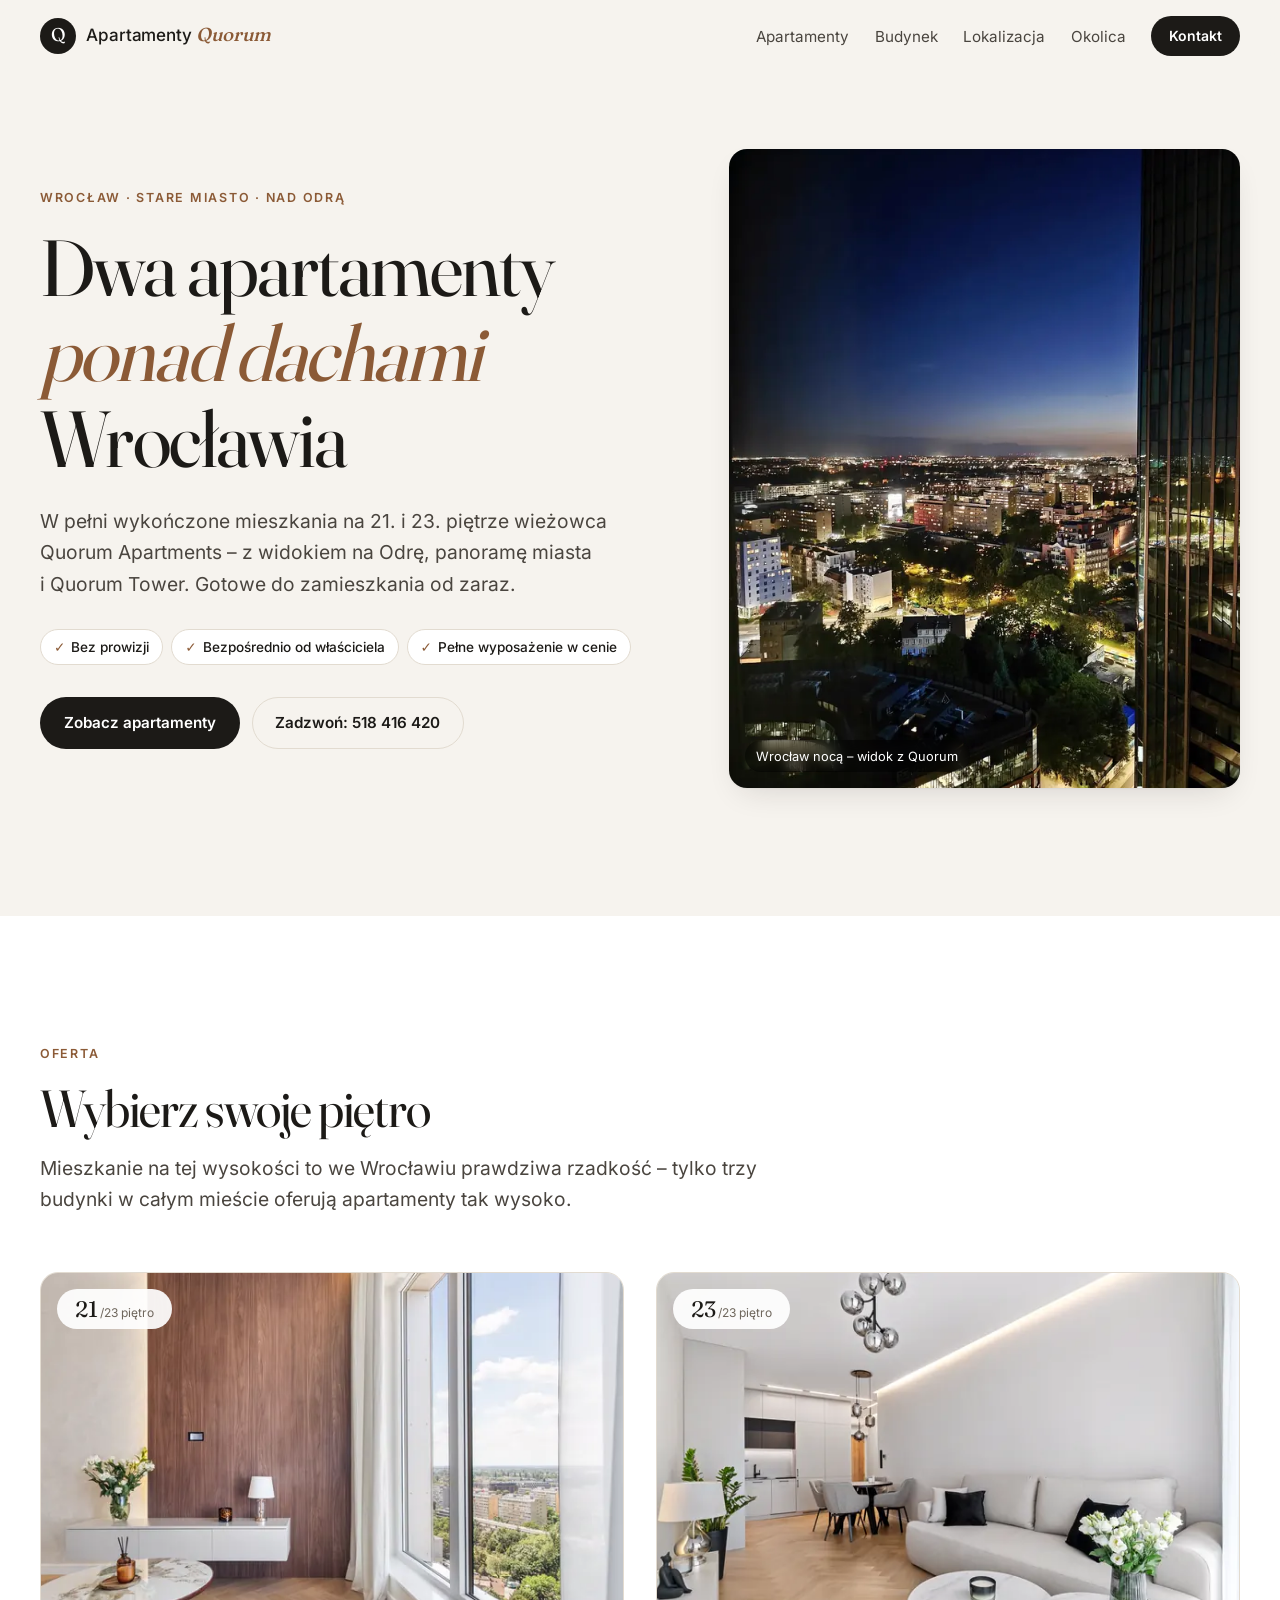
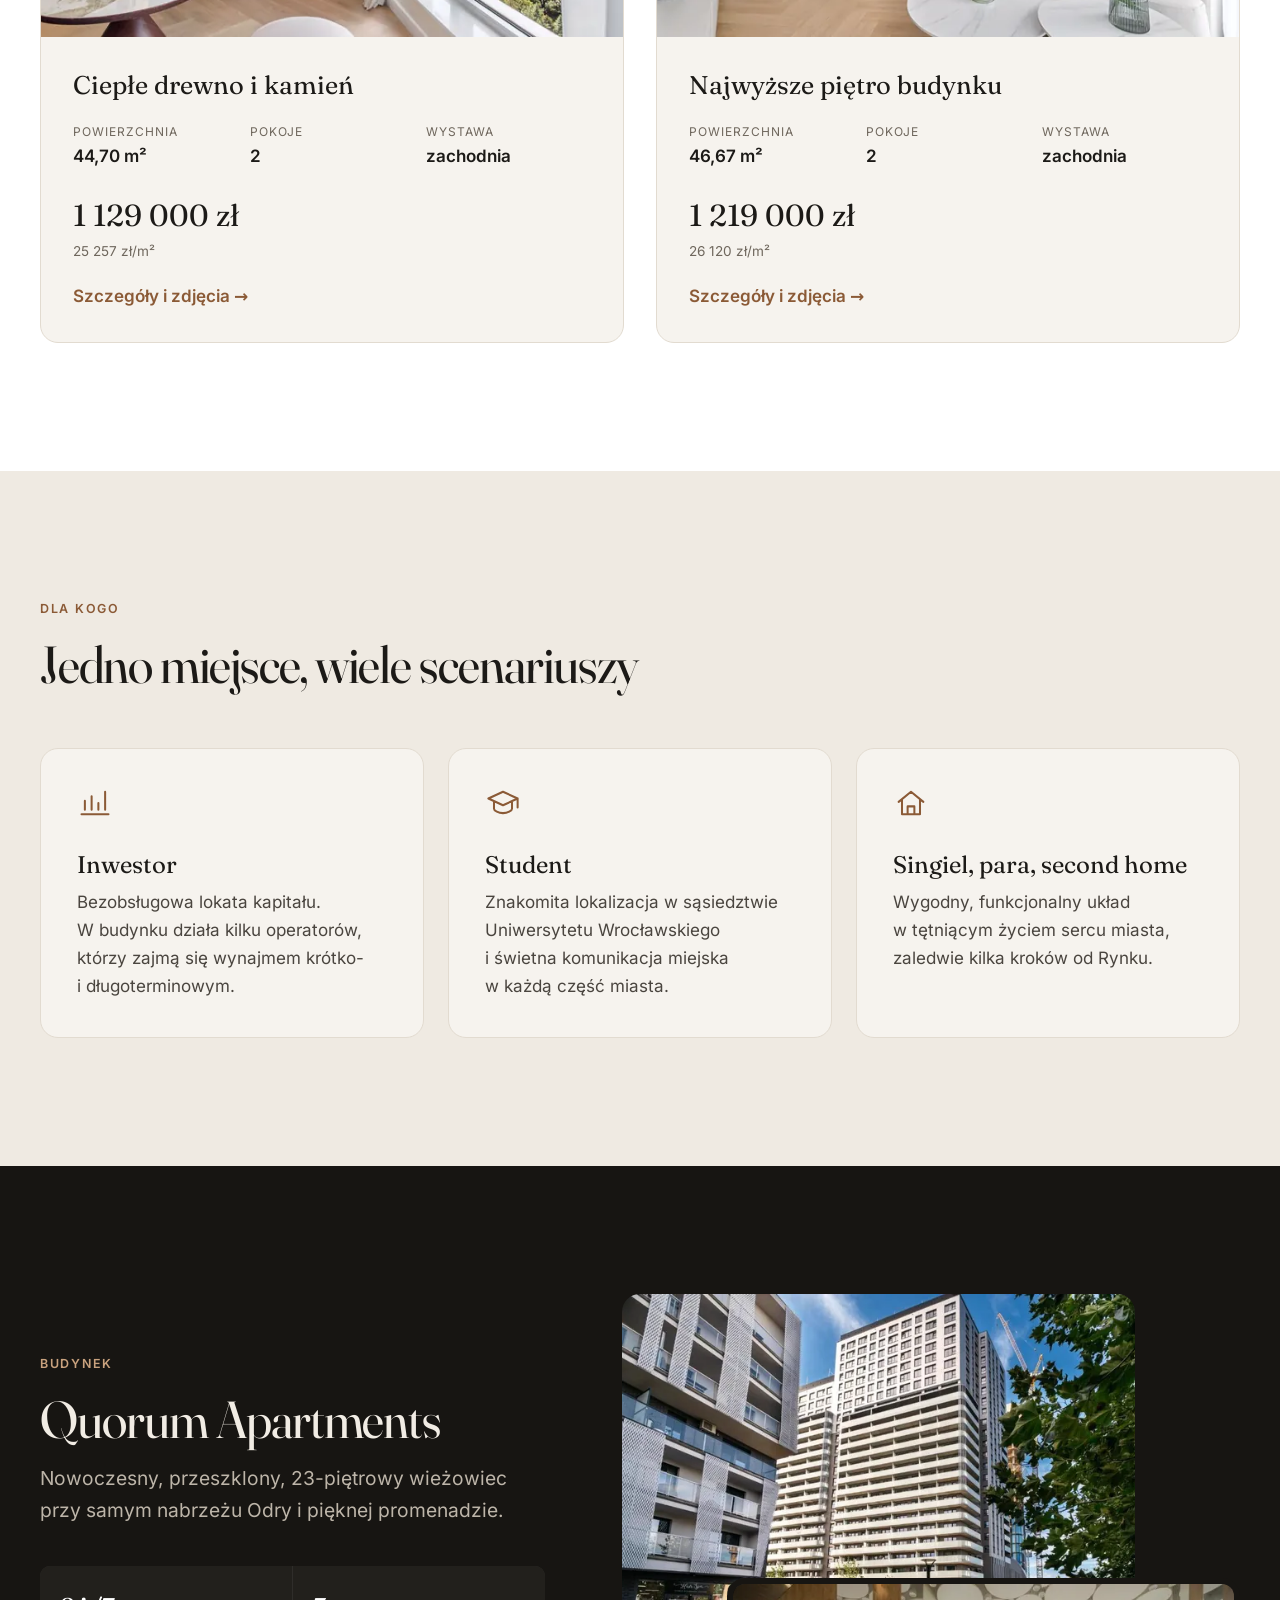
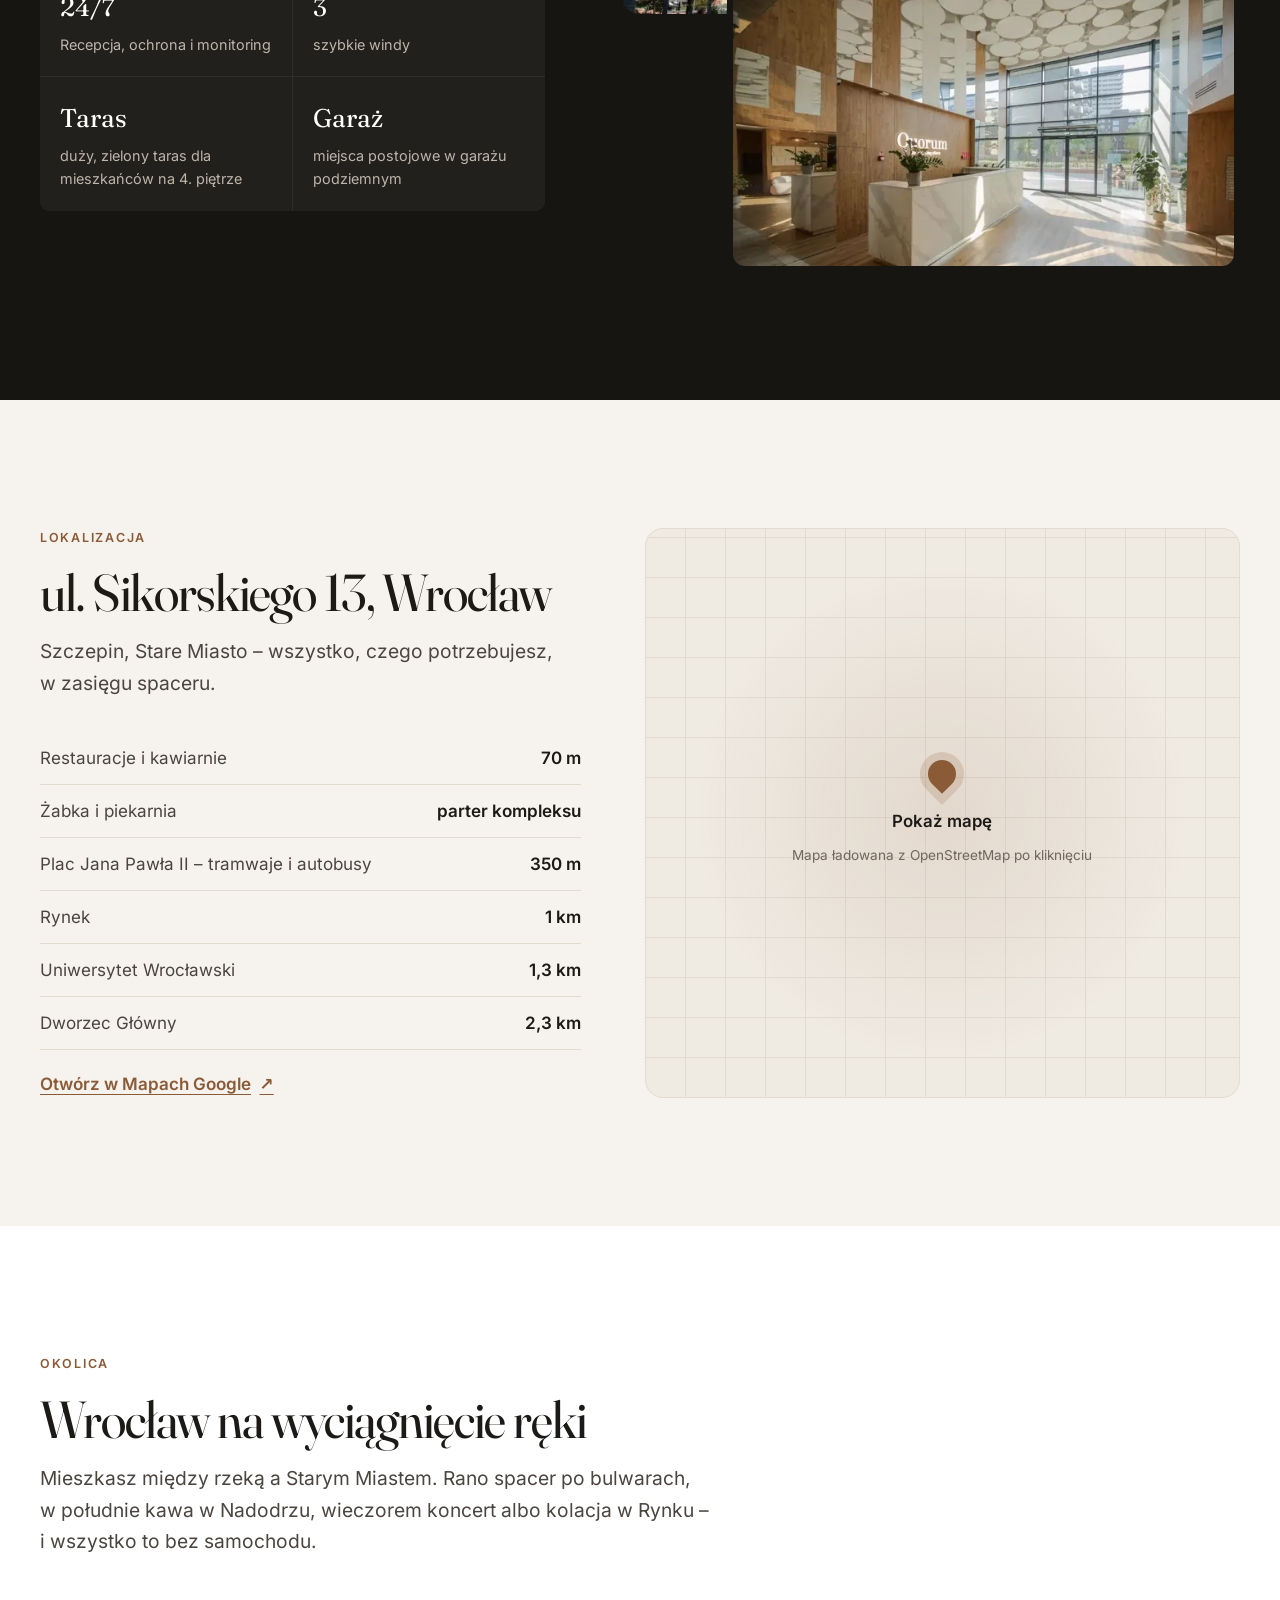
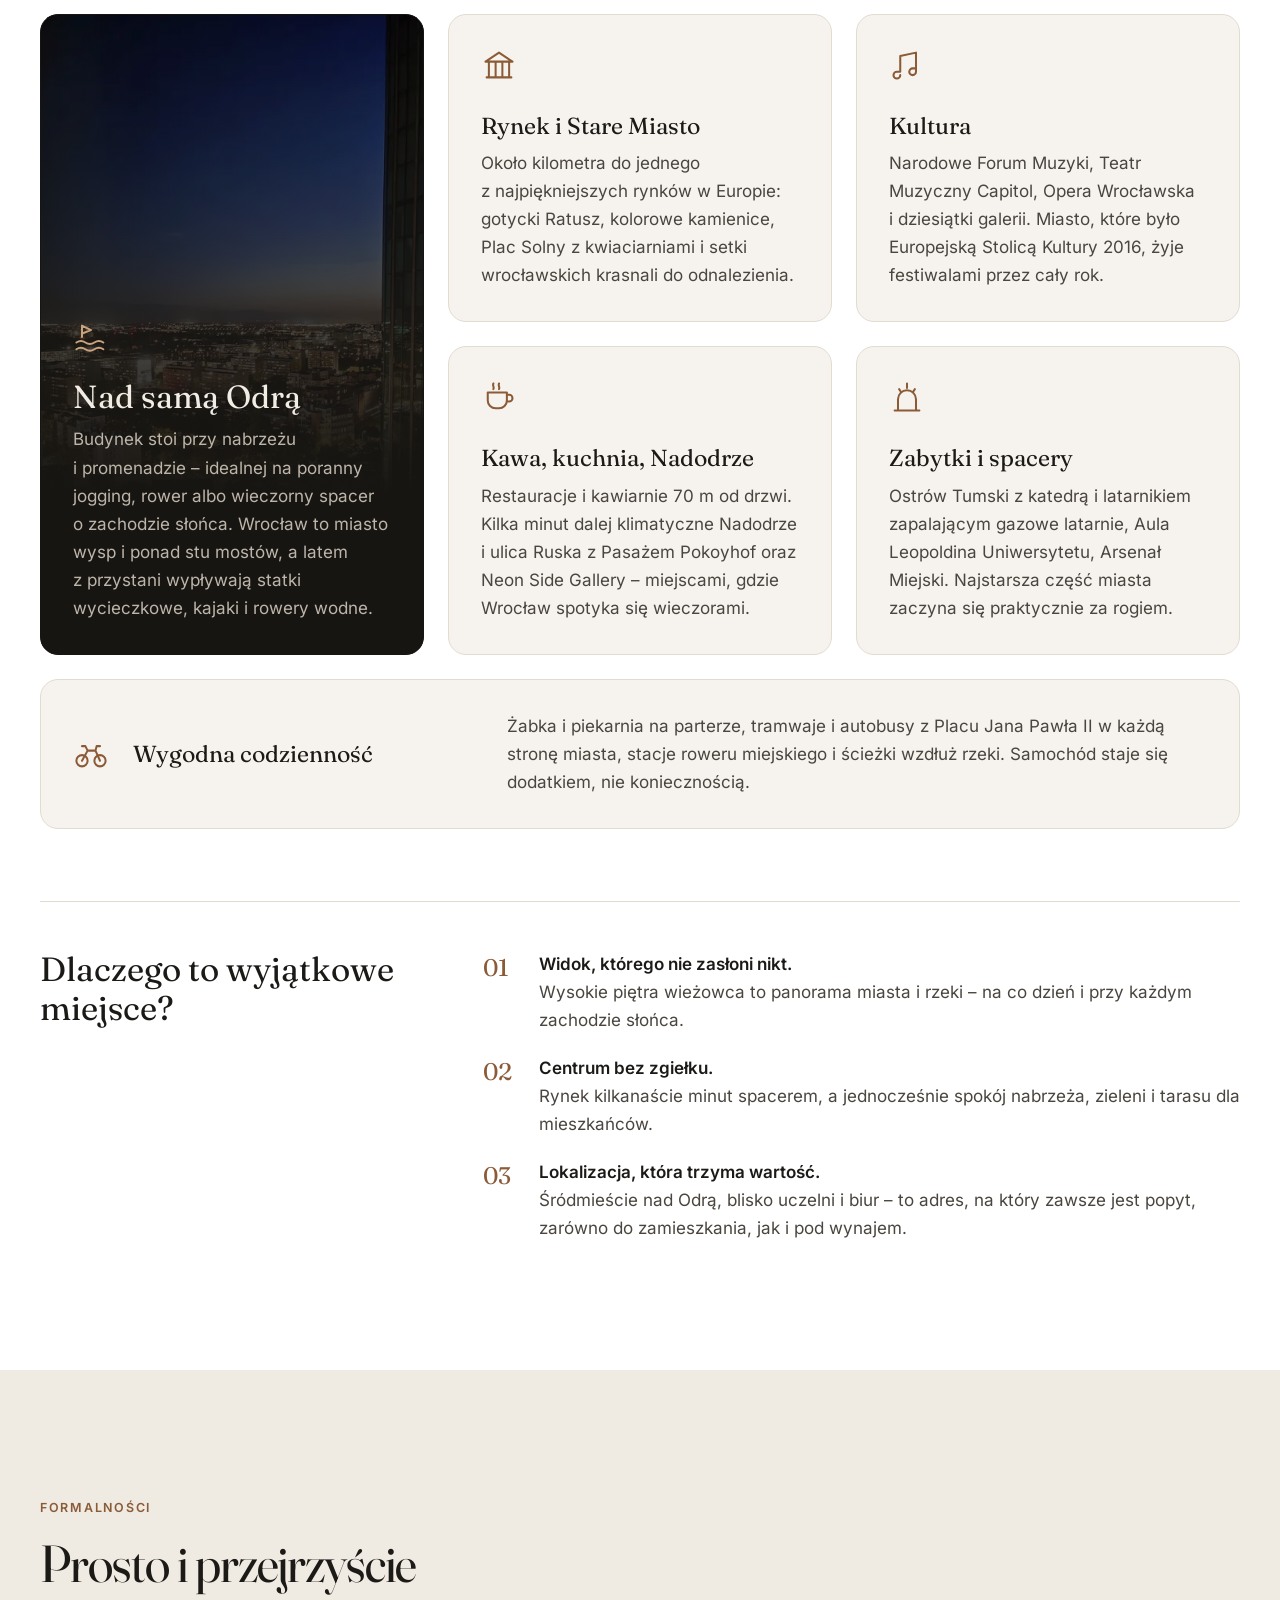
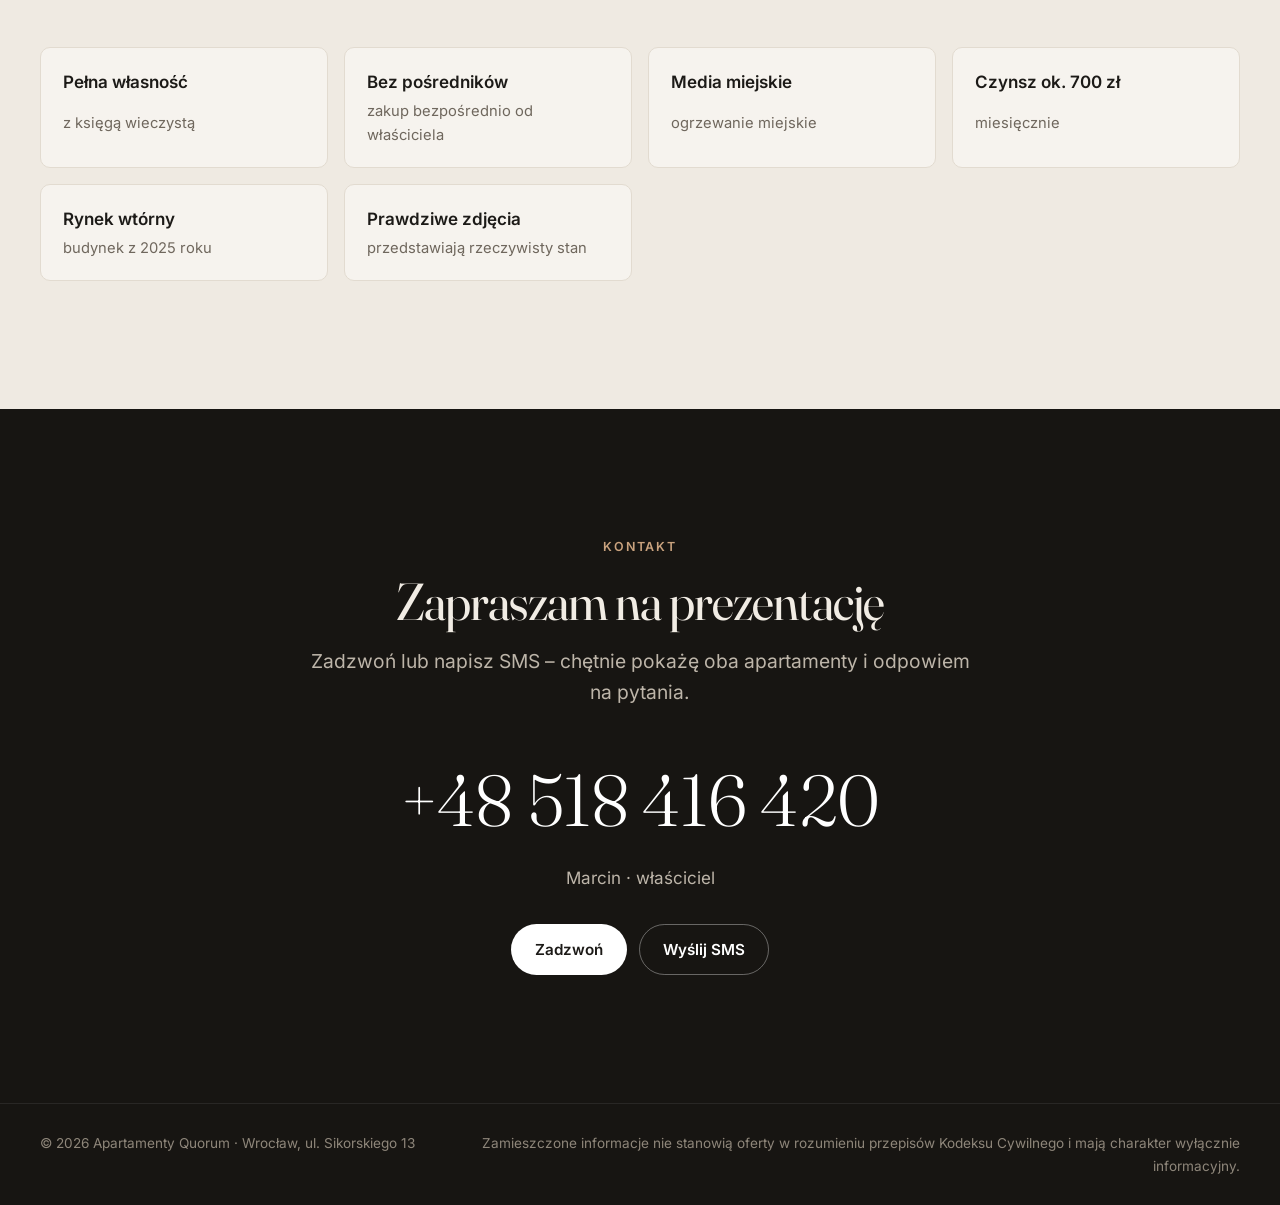
==== commit eae2e519: "Osobne podstrony dla każdego apartamentu Strona główna prowadzi do /apartament-21/ i /apartament-23/" ====
--- a/index.html
+++ b/index.html
@@ -26,6 +26,7 @@
   <link rel="preload" href="fonts/inter-latin.woff2" as="font" type="font/woff2" crossorigin>
   <link rel="preload" as="image" href="img/shared/noc-1152.webp" imagesrcset="img/shared/noc-640.webp 640w, img/shared/noc-1152.webp 1152w" imagesizes="(min-width: 960px) 45vw, 100vw" fetchpriority="high">
   <link rel="stylesheet" href="css/style.css">
+  <script>/* stare linki #apartament-21 / #apartament-23 prowadzą na podstrony */ (function (m) { if (m) location.replace('apartament-' + m[1] + '/'); })(location.hash.match(/^#apartament-(21|23)$/));</script>
   <script src="js/main.js" defer></script>
 
   <script type="application/ld+json">
@@ -35,7 +36,7 @@
       {
         "@type": "RealEstateListing",
         "name": "Apartament 44,7 m² na 21. piętrze – Quorum Apartments, Wrocław",
-        "url": "https://pzkoza.github.io/apartamenty-quorum/#apartament-21",
+        "url": "https://pzkoza.github.io/apartamenty-quorum/apartament-21/",
         "image": "https://pzkoza.github.io/apartamenty-quorum/img/a21/01-1920.webp",
         "datePosted": "2025",
         "offers": { "@type": "Offer", "price": 1129000, "priceCurrency": "PLN", "availability": "https://schema.org/InStock" },
@@ -50,7 +51,7 @@
       {
         "@type": "RealEstateListing",
         "name": "Apartament 46,67 m² na 23. piętrze – Quorum Apartments, Wrocław",
-        "url": "https://pzkoza.github.io/apartamenty-quorum/#apartament-23",
+        "url": "https://pzkoza.github.io/apartamenty-quorum/apartament-23/",
         "image": "https://pzkoza.github.io/apartamenty-quorum/img/a23/01-1920.webp",
         "datePosted": "2025",
         "offers": { "@type": "Offer", "price": 1219000, "priceCurrency": "PLN", "availability": "https://schema.org/InStock" },
@@ -81,8 +82,7 @@
           <span class="nav-toggle-bar" aria-hidden="true"></span>
         </button>
         <ul class="nav-list" id="nav-list">
-          <li><a href="#apartament-21">21. piętro</a></li>
-          <li><a href="#apartament-23">23. piętro</a></li>
+          <li><a href="#oferty">Apartamenty</a></li>
           <li><a href="#budynek">Budynek</a></li>
           <li><a href="#lokalizacja">Lokalizacja</a></li>
           <li><a href="#okolica">Okolica</a></li>
@@ -133,7 +133,7 @@
 
         <div class="offer-cards">
           <article class="offer-card">
-            <a class="offer-card-link" href="#apartament-21" aria-label="Apartament na 21. piętrze – szczegóły">
+            <a class="offer-card-link" href="apartament-21/" aria-label="Apartament na 21. piętrze – szczegóły">
               <div class="offer-card-media">
                 <img src="img/a21/02-640.webp" srcset="img/a21/02-640.webp 640w, img/a21/02-1280.webp 1280w" sizes="(min-width: 960px) 560px, 100vw" width="2048" height="1258" alt="Salon apartamentu na 21. piętrze z widokiem na miasto" loading="lazy" decoding="async">
                 <span class="floor-tag">21<small>/23 piętro</small></span>
@@ -152,7 +152,7 @@
           </article>
 
           <article class="offer-card">
-            <a class="offer-card-link" href="#apartament-23" aria-label="Apartament na 23. piętrze – szczegóły">
+            <a class="offer-card-link" href="apartament-23/" aria-label="Apartament na 23. piętrze – szczegóły">
               <div class="offer-card-media">
                 <img src="img/a23/01-640.webp" srcset="img/a23/01-640.webp 640w, img/a23/01-1280.webp 1280w" sizes="(min-width: 960px) 560px, 100vw" width="2048" height="1258" alt="Salon apartamentu na 23. piętrze" loading="lazy" decoding="async">
                 <span class="floor-tag">23<small>/23 piętro</small></span>
@@ -169,197 +169,6 @@
               </div>
             </a>
           </article>
-        </div>
-      </div>
-    </section>
-
-    <!-- APARTAMENT 21 -->
-    <section class="section apartment" id="apartament-21" aria-labelledby="a21-title">
-      <div class="container">
-        <header class="apartment-head">
-          <p class="eyebrow">Apartament · 21. piętro</p>
-          <h2 id="a21-title">44,70 m² w&nbsp;sercu miasta, nad samą Odrą</h2>
-        </header>
-
-        <div class="gallery" data-gallery="a21">
-          <a class="gallery-item gallery-item--main" href="img/a21/01-1920.webp" data-srcset="img/a21/01-640.webp 640w, img/a21/01-1280.webp 1280w, img/a21/01-1920.webp 1920w">
-            <img src="img/a21/01-1280.webp" srcset="img/a21/01-640.webp 640w, img/a21/01-1280.webp 1280w, img/a21/01-1920.webp 1920w" sizes="(min-width: 960px) 60vw, 100vw" width="2048" height="1258" alt="Salon z aneksem kuchennym i wyspą" loading="lazy" decoding="async">
-          </a>
-          <a class="gallery-item" href="img/a21/02-1920.webp" data-srcset="img/a21/02-640.webp 640w, img/a21/02-1280.webp 1280w, img/a21/02-1920.webp 1920w">
-            <img src="img/a21/02-640.webp" width="2048" height="1258" alt="Strefa wypoczynkowa z widokiem na panoramę miasta" loading="lazy" decoding="async">
-          </a>
-          <a class="gallery-item" href="img/a21/07-1920.webp" data-srcset="img/a21/07-640.webp 640w, img/a21/07-1280.webp 1280w, img/a21/07-1920.webp 1920w">
-            <img src="img/a21/07-640.webp" width="2048" height="1258" alt="Sypialnia z podwójnym łóżkiem" loading="lazy" decoding="async">
-          </a>
-          <a class="gallery-item" href="img/a21/11-1920.webp" data-srcset="img/a21/11-640.webp 640w, img/a21/11-1280.webp 1280w, img/a21/11-1920.webp 1920w">
-            <img src="img/a21/11-640.webp" width="2048" height="1257" alt="Kuchnia z konglomeratowym blatem" loading="lazy" decoding="async">
-          </a>
-          <a class="gallery-item gallery-item--more" href="img/a21/16-1920.webp" data-srcset="img/a21/16-640.webp 640w, img/a21/16-1280.webp 1280w, img/a21/16-1920.webp 1920w">
-            <img src="img/a21/16-640.webp" width="2048" height="1258" alt="Łazienka – prysznic z kamieniem naturalnym" loading="lazy" decoding="async">
-            <span class="gallery-more-label">Wszystkie zdjęcia (17)</span>
-          </a>
-          <a class="gallery-item" hidden href="img/a21/03-1920.webp" data-srcset="img/a21/03-640.webp 640w, img/a21/03-1280.webp 1280w, img/a21/03-1920.webp 1920w" data-alt="Salon – sofa i okna na zachód">Salon – sofa i okna na zachód</a>
-          <a class="gallery-item" hidden href="img/a21/04-1920.webp" data-srcset="img/a21/04-640.webp 640w, img/a21/04-1280.webp 1280w, img/a21/04-1920.webp 1920w" data-alt="Salon z oświetleniem pośrednim">Salon z oświetleniem pośrednim</a>
-          <a class="gallery-item" hidden href="img/a21/05-1920.webp" data-srcset="img/a21/05-640.webp 640w, img/a21/05-1280.webp 1280w, img/a21/05-1920.webp 1920w" data-alt="Detal – komoda i ściana z drewna">Detal – komoda i ściana z drewna</a>
-          <a class="gallery-item" hidden href="img/a21/06-1920.webp" data-srcset="img/a21/06-640.webp 640w, img/a21/06-1280.webp 1280w, img/a21/06-1920.webp 1920w" data-alt="Widok z salonu w stronę sypialni">Widok z salonu w stronę sypialni</a>
-          <a class="gallery-item" hidden href="img/a21/08-1920.webp" data-srcset="img/a21/08-640.webp 640w, img/a21/08-1280.webp 1280w, img/a21/08-1920.webp 1920w" data-alt="Sypialnia – zabudowa szaf na wymiar">Sypialnia – zabudowa szaf na wymiar</a>
-          <a class="gallery-item" hidden href="img/a21/09-1024.webp" data-srcset="img/a21/09-640.webp 640w, img/a21/09-1024.webp 1024w" data-alt="Sypialnia – strefa toaletki">Sypialnia – strefa toaletki</a>
-          <a class="gallery-item" hidden href="img/a21/10-1920.webp" data-srcset="img/a21/10-640.webp 640w, img/a21/10-1280.webp 1280w, img/a21/10-1920.webp 1920w" data-alt="Przedpokój z zabudową meblową">Przedpokój z zabudową meblową</a>
-          <a class="gallery-item" hidden href="img/a21/12-1920.webp" data-srcset="img/a21/12-640.webp 640w, img/a21/12-1280.webp 1280w, img/a21/12-1920.webp 1920w" data-alt="Kuchnia w zabudowie L">Kuchnia w zabudowie L</a>
-          <a class="gallery-item" hidden href="img/a21/13-1920.webp" data-srcset="img/a21/13-640.webp 640w, img/a21/13-1280.webp 1280w, img/a21/13-1920.webp 1920w" data-alt="Detal blatu kuchennego">Detal blatu kuchennego</a>
-          <a class="gallery-item" hidden href="img/a21/14-1920.webp" data-srcset="img/a21/14-640.webp 640w, img/a21/14-1280.webp 1280w, img/a21/14-1920.webp 1920w" data-alt="Wyspa kuchenna z hokerami">Wyspa kuchenna z hokerami</a>
-          <a class="gallery-item" hidden href="img/a21/15-1024.webp" data-srcset="img/a21/15-640.webp 640w, img/a21/15-1024.webp 1024w" data-alt="Łazienka – widok ogólny">Łazienka – widok ogólny</a>
-          <a class="gallery-item" hidden href="img/a21/17-1920.webp" data-srcset="img/a21/17-640.webp 640w, img/a21/17-1280.webp 1280w, img/a21/17-1920.webp 1920w" data-alt="Łazienka – umywalka nablatowa i lustro LED">Łazienka – umywalka nablatowa i lustro LED</a>
-        </div>
-
-        <div class="apartment-grid">
-          <div class="apartment-main">
-            <dl class="stats">
-              <div><dt>Powierzchnia</dt><dd>44,70 m²</dd></div>
-              <div><dt>Piętro</dt><dd>21 / 23</dd></div>
-              <div><dt>Pokoje</dt><dd>2</dd></div>
-              <div><dt>Rok budowy</dt><dd>2025</dd></div>
-            </dl>
-
-            <p class="prose">Apartament jest w&nbsp;pełni wykończony i&nbsp;wyposażony – <strong>gotowy do zamieszkania od zaraz</strong>. Oszczędzasz czas i&nbsp;unikasz stresu związanego z&nbsp;długim remontem, doborem materiałów i&nbsp;nadzorem nad ekipą. Zachodnia wystawa okien to widok na panoramę miasta, Odrę oraz Quorum Tower.</p>
-
-            <div class="two-col">
-              <div>
-                <h3 class="h-small">Układ mieszkania</h3>
-                <ul class="rooms" role="list">
-                  <li><span>Salon z aneksem kuchennym</span><span>ok. 22,5 m²</span></li>
-                  <li><span>Sypialnia</span><span>ok. 15 m²</span></li>
-                  <li><span>Łazienka</span><span>ok. 4,7 m²</span></li>
-                  <li><span>Korytarz</span><span>ok. 2,5 m²</span></li>
-                </ul>
-                <button class="link-btn" type="button" data-plan="img/a21/rzut-1060.webp" data-plan-alt="Rzut apartamentu 44,70 m² na 21. piętrze">
-                  <svg aria-hidden="true" viewBox="0 0 24 24" width="18" height="18"><path d="M3 3h18v18H3zM3 12h9M12 3v18M12 16h9" fill="none" stroke="currentColor" stroke-width="1.6"/></svg>
-                  Zobacz rzut mieszkania
-                </button>
-              </div>
-              <div>
-                <h3 class="h-small">Wykończenie i&nbsp;wyposażenie</h3>
-                <ul class="checks" role="list">
-                  <li>Klimatyzacja</li>
-                  <li>Zabudowa meblowa na wymiar wykonana przez stolarza</li>
-                  <li>Pełne AGD Samsung z&nbsp;funkcją AI</li>
-                  <li>Blaty z&nbsp;konglomeratu, kamień naturalny na ścianie</li>
-                  <li>Oświetlenie podtynkowe</li>
-                  <li>Zlew podwieszany i&nbsp;bateria Blanco, płyty Egger</li>
-                  <li>Baterie podtynkowe, armatura Omnires</li>
-                </ul>
-              </div>
-            </div>
-          </div>
-
-          <aside class="price-box" aria-label="Cena – apartament 21. piętro">
-            <p class="price-box-label">Cena apartamentu</p>
-            <p class="price-box-value">1 129 000 zł</p>
-            <p class="price-box-sub">25 257 zł/m² · pełne wyposażenie w&nbsp;cenie</p>
-            <ul class="price-list" role="list">
-              <li><span>Miejsce w&nbsp;garażu podziemnym</span><span>75 000 zł</span></li>
-              <li><span>Czynsz</span><span>ok. 700 zł</span></li>
-              <li><span>Prowizja</span><span>0 zł</span></li>
-              <li><span>PCC</span><span>brak</span></li>
-            </ul>
-            <a class="btn btn-dark btn-block" href="tel:+48518416420">Umów prezentację</a>
-            <a class="btn btn-ghost btn-block" href="sms:+48518416420?body=Dzie%C5%84%20dobry%2C%20jestem%20zainteresowany%20apartamentem%20na%2021.%20pi%C4%99trze%20(Quorum).">Wyślij SMS</a>
-          </aside>
-        </div>
-      </div>
-    </section>
-
-    <!-- APARTAMENT 23 -->
-    <section class="section apartment apartment--alt" id="apartament-23" aria-labelledby="a23-title">
-      <div class="container">
-        <header class="apartment-head">
-          <p class="eyebrow">Apartament · 23. piętro – najwyższe</p>
-          <h2 id="a23-title">46,67 m² na samym szczycie wieżowca</h2>
-        </header>
-
-        <div class="gallery" data-gallery="a23">
-          <a class="gallery-item gallery-item--main" href="img/a23/01-1920.webp" data-srcset="img/a23/01-640.webp 640w, img/a23/01-1280.webp 1280w, img/a23/01-1920.webp 1920w">
-            <img src="img/a23/01-1280.webp" srcset="img/a23/01-640.webp 640w, img/a23/01-1280.webp 1280w, img/a23/01-1920.webp 1920w" sizes="(min-width: 960px) 60vw, 100vw" width="2048" height="1258" alt="Salon z jadalnią i aneksem kuchennym" loading="lazy" decoding="async">
-          </a>
-          <a class="gallery-item" href="img/a23/05-1920.webp" data-srcset="img/a23/05-640.webp 640w, img/a23/05-1280.webp 1280w, img/a23/05-1920.webp 1920w">
-            <img src="img/a23/05-640.webp" width="2048" height="1258" alt="Jadalnia i kuchnia" loading="lazy" decoding="async">
-          </a>
-          <a class="gallery-item" href="img/a23/11-1920.webp" data-srcset="img/a23/11-640.webp 640w, img/a23/11-1280.webp 1280w, img/a23/11-1920.webp 1920w">
-            <img src="img/a23/11-640.webp" width="2048" height="1258" alt="Sypialnia z tapicerowanym łóżkiem" loading="lazy" decoding="async">
-          </a>
-          <a class="gallery-item" href="img/a23/06-1920.webp" data-srcset="img/a23/06-640.webp 640w, img/a23/06-1280.webp 1280w, img/a23/06-1920.webp 1920w">
-            <img src="img/a23/06-640.webp" width="2048" height="1229" alt="Kuchnia z granitowym blatem" loading="lazy" decoding="async">
-          </a>
-          <a class="gallery-item gallery-item--more" href="img/a23/15-1920.webp" data-srcset="img/a23/15-640.webp 640w, img/a23/15-1280.webp 1280w, img/a23/15-1920.webp 1920w">
-            <img src="img/a23/15-640.webp" width="2048" height="1258" alt="Łazienka z wanną Excellent Slim" loading="lazy" decoding="async">
-            <span class="gallery-more-label">Wszystkie zdjęcia (17)</span>
-          </a>
-          <a class="gallery-item" hidden href="img/a23/02-1920.webp" data-srcset="img/a23/02-640.webp 640w, img/a23/02-1280.webp 1280w, img/a23/02-1920.webp 1920w" data-alt="Detal – komoda i ściana w marmurze">Detal – komoda i ściana w marmurze</a>
-          <a class="gallery-item" hidden href="img/a23/03-1920.webp" data-srcset="img/a23/03-640.webp 640w, img/a23/03-1280.webp 1280w, img/a23/03-1920.webp 1920w" data-alt="Salon – sofa przy oknach">Salon – sofa przy oknach</a>
-          <a class="gallery-item" hidden href="img/a23/04-1920.webp" data-srcset="img/a23/04-640.webp 640w, img/a23/04-1280.webp 1280w, img/a23/04-1920.webp 1920w" data-alt="Salon i jadalnia">Salon i jadalnia</a>
-          <a class="gallery-item" hidden href="img/a23/07-1920.webp" data-srcset="img/a23/07-640.webp 640w, img/a23/07-1280.webp 1280w, img/a23/07-1920.webp 1920w" data-alt="Detal – zlew podwieszany i bateria Blanco">Detal – zlew podwieszany i bateria Blanco</a>
-          <a class="gallery-item" hidden href="img/a23/08-1920.webp" data-srcset="img/a23/08-640.webp 640w, img/a23/08-1280.webp 1280w, img/a23/08-1920.webp 1920w" data-alt="Jadalnia z okrągłym stołem">Jadalnia z okrągłym stołem</a>
-          <a class="gallery-item" hidden href="img/a23/09-1024.webp" data-srcset="img/a23/09-640.webp 640w, img/a23/09-1024.webp 1024w" data-alt="Strefa jadalni">Strefa jadalni</a>
-          <a class="gallery-item" hidden href="img/a23/10-1920.webp" data-srcset="img/a23/10-640.webp 640w, img/a23/10-1280.webp 1280w, img/a23/10-1920.webp 1920w" data-alt="Widok na sypialnię i jadalnię">Widok na sypialnię i jadalnię</a>
-          <a class="gallery-item" hidden href="img/a23/12-1024.webp" data-srcset="img/a23/12-640.webp 640w, img/a23/12-1024.webp 1024w" data-alt="Sypialnia – ściana z kamienia naturalnego">Sypialnia – ściana z kamienia naturalnego</a>
-          <a class="gallery-item" hidden href="img/a23/13-1920.webp" data-srcset="img/a23/13-640.webp 640w, img/a23/13-1280.webp 1280w, img/a23/13-1920.webp 1920w" data-alt="Sypialnia i grzejnik dekoracyjny">Sypialnia i grzejnik dekoracyjny</a>
-          <a class="gallery-item" hidden href="img/a23/14-1920.webp" data-srcset="img/a23/14-640.webp 640w, img/a23/14-1280.webp 1280w, img/a23/14-1920.webp 1920w" data-alt="Przedpokój z zabudową">Przedpokój z zabudową</a>
-          <a class="gallery-item" hidden href="img/a23/16-1920.webp" data-srcset="img/a23/16-640.webp 640w, img/a23/16-1280.webp 1280w, img/a23/16-1920.webp 1920w" data-alt="Łazienka – umywalka nablatowa i lustro LED">Łazienka – umywalka nablatowa i lustro LED</a>
-          <a class="gallery-item" hidden href="img/a23/17-1920.webp" data-srcset="img/a23/17-640.webp 640w, img/a23/17-1280.webp 1280w, img/a23/17-1920.webp 1920w" data-alt="Łazienka – widok ogólny">Łazienka – widok ogólny</a>
-        </div>
-
-        <div class="apartment-grid">
-          <div class="apartment-main">
-            <dl class="stats">
-              <div><dt>Powierzchnia</dt><dd>46,67 m²</dd></div>
-              <div><dt>Piętro</dt><dd>23 / 23</dd></div>
-              <div><dt>Pokoje</dt><dd>2</dd></div>
-              <div><dt>Rok budowy</dt><dd>2025</dd></div>
-            </dl>
-
-            <p class="prose">Apartament na <strong>najwyższym, 23. piętrze</strong> – w&nbsp;pełni wykończony i&nbsp;wyposażony, gotowy do zamieszkania od zaraz. Osobna jadalnia z&nbsp;okrągłym stołem, łazienka z&nbsp;wanną i&nbsp;zachodnia wystawa okien z&nbsp;widokiem na panoramę miasta, Odrę oraz Quorum Tower.</p>
-
-            <div class="two-col">
-              <div>
-                <h3 class="h-small">Układ mieszkania</h3>
-                <ul class="rooms" role="list">
-                  <li><span>Salon z aneksem kuchennym</span><span>ok. 20,5 m²</span></li>
-                  <li><span>Sypialnia</span><span>ok. 16 m²</span></li>
-                  <li><span>Łazienka</span><span>ok. 4,2 m²</span></li>
-                  <li><span>Korytarz</span><span>ok. 6 m²</span></li>
-                </ul>
-                <button class="link-btn" type="button" data-plan="img/a23/rzut-1044.webp" data-plan-alt="Rzut apartamentu 46,67 m² na 23. piętrze">
-                  <svg aria-hidden="true" viewBox="0 0 24 24" width="18" height="18"><path d="M3 3h18v18H3zM3 12h9M12 3v18M12 16h9" fill="none" stroke="currentColor" stroke-width="1.6"/></svg>
-                  Zobacz rzut mieszkania
-                </button>
-              </div>
-              <div>
-                <h3 class="h-small">Wykończenie i&nbsp;wyposażenie</h3>
-                <ul class="checks" role="list">
-                  <li>Klimatyzacja</li>
-                  <li>Zabudowa meblowa na wymiar wykonana przez stolarza</li>
-                  <li>Pełne AGD Samsung AI</li>
-                  <li>Granit, spiek kwarcowy, kamień naturalny na ścianie</li>
-                  <li>Oświetlenie podtynkowe</li>
-                  <li>Zlew podwieszany i&nbsp;bateria Blanco, wanna Excellent Slim</li>
-                  <li>Baterie podtynkowe, armatura Omnires</li>
-                </ul>
-              </div>
-            </div>
-          </div>
-
-          <aside class="price-box" aria-label="Cena – apartament 23. piętro">
-            <p class="price-box-label">Cena apartamentu</p>
-            <p class="price-box-value">1 219 000 zł</p>
-            <p class="price-box-sub">26 120 zł/m² · pełne wyposażenie w&nbsp;cenie</p>
-            <ul class="price-list" role="list">
-              <li><span>Miejsce w&nbsp;garażu podziemnym<small>zakup obligatoryjny</small></span><span>75 000 zł</span></li>
-              <li><span>Czynsz</span><span>ok. 700 zł</span></li>
-              <li><span>Prowizja</span><span>0 zł</span></li>
-            </ul>
-            <a class="btn btn-dark btn-block" href="tel:+48518416420">Umów prezentację</a>
-            <a class="btn btn-ghost btn-block" href="sms:+48518416420?body=Dzie%C5%84%20dobry%2C%20jestem%20zainteresowany%20apartamentem%20na%2023.%20pi%C4%99trze%20(Quorum).">Wyślij SMS</a>
-          </aside>
         </div>
       </div>
     </section>
@@ -550,24 +359,5 @@
     </a>
   </div>
 
-  <!-- Lightbox -->
-  <dialog class="lightbox" data-lightbox aria-label="Galeria zdjęć">
-    <div class="lightbox-top">
-      <p class="lightbox-counter" data-lb-counter aria-live="polite"></p>
-      <button class="lb-btn lb-close" type="button" data-lb-close aria-label="Zamknij galerię">
-        <svg viewBox="0 0 24 24" width="22" height="22" aria-hidden="true"><path d="M6 6l12 12M18 6 6 18" stroke="currentColor" stroke-width="2" stroke-linecap="round"/></svg>
-      </button>
-    </div>
-    <figure class="lightbox-figure">
-      <img data-lb-img alt="" decoding="async">
-      <figcaption data-lb-caption></figcaption>
-    </figure>
-    <button class="lb-btn lb-prev" type="button" data-lb-prev aria-label="Poprzednie zdjęcie">
-      <svg viewBox="0 0 24 24" width="26" height="26" aria-hidden="true"><path d="M15 5l-7 7 7 7" fill="none" stroke="currentColor" stroke-width="2" stroke-linecap="round" stroke-linejoin="round"/></svg>
-    </button>
-    <button class="lb-btn lb-next" type="button" data-lb-next aria-label="Następne zdjęcie">
-      <svg viewBox="0 0 24 24" width="26" height="26" aria-hidden="true"><path d="M9 5l7 7-7 7" fill="none" stroke="currentColor" stroke-width="2" stroke-linecap="round" stroke-linejoin="round"/></svg>
-    </button>
-  </dialog>
 </body>
 </html>
--- a/css/style.css
+++ b/css/style.css
@@ -115,7 +115,7 @@
 .section-lead { margin-top: 1rem; }
 .prose { color: var(--ink-soft); max-width: 68ch; text-wrap: pretty; }
 .prose strong { color: var(--ink); font-weight: 600; }
-.h-small { font-size: .8rem; letter-spacing: .12em; text-transform: uppercase; color: var(--muted); margin-bottom: 1rem; }
+.h-small { font-family: var(--font-body); font-weight: 600; font-variation-settings: normal; font-size: .8rem; line-height: 1.4; letter-spacing: .12em; text-transform: uppercase; color: var(--muted); margin-bottom: 1rem; }
 
 /* ---------- Buttons ---------- */
 .btn {
@@ -316,8 +316,65 @@
 .price-box .btn + .btn { margin-top: .25rem; }
 @media (max-width: 959px) { .price-box { position: static; } }
 
+/* ---------- Podstrona apartamentu ---------- */
+.apartment-page { padding-block: clamp(20px, 3vw, 32px) clamp(48px, 7vw, 96px); }
+.breadcrumb ol { display: flex; flex-wrap: wrap; gap: .25rem .5rem; margin: 0 0 clamp(20px, 3vw, 32px); padding: 0; list-style: none; font-size: .875rem; color: var(--muted); }
+.breadcrumb li + li::before { content: "/"; margin-right: .5rem; color: var(--line); }
+.breadcrumb a { text-decoration: none; }
+.breadcrumb a:hover { color: var(--ink); text-decoration: underline; text-underline-offset: 3px; }
+.breadcrumb [aria-current] { color: var(--ink); font-weight: 500; }
+.apartment-page-head { display: grid; gap: 16px 40px; max-width: none; align-items: end; }
+@media (min-width: 900px) { .apartment-page-head { grid-template-columns: 1fr auto; } }
+.apartment-page-head h1 { font-size: clamp(2.1rem, 1.5rem + 2.6vw, 3.6rem); }
+.apartment-address { margin-top: .75rem; color: var(--muted); }
+.apartment-page-price { font-family: var(--font-display); font-size: clamp(1.8rem, 1.4rem + 1.4vw, 2.6rem); line-height: 1.1; white-space: nowrap; }
+.apartment-page-price span { display: block; font-family: var(--font-body); font-size: .875rem; color: var(--muted); margin-top: .25rem; }
+@media (min-width: 900px) { .apartment-page-price { text-align: right; } }
+
+.h-section { font-family: var(--font-display); font-weight: 400; font-size: clamp(1.6rem, 1.3rem + 1vw, 2.2rem); line-height: 1.15; letter-spacing: -.01em; margin-bottom: 1rem; }
+.prose-block { display: grid; gap: 1rem; }
+.prose-block .h-section, .prose-block .h-small { margin-bottom: 0; }
+.checks strong { color: var(--ink); font-weight: 600; }
+
+.section--tight { padding-block: clamp(48px, 7vw, 88px); }
+.gallery-section { background: var(--surface); }
+.photo-grid { display: grid; gap: 8px; grid-template-columns: repeat(2, 1fr); }
+@media (min-width: 700px) { .photo-grid { grid-template-columns: repeat(3, 1fr); gap: 12px; } }
+@media (min-width: 1100px) { .photo-grid { grid-template-columns: repeat(4, 1fr); } }
+.photo-grid a { position: relative; display: block; overflow: hidden; border-radius: var(--radius-sm); background: var(--line); cursor: zoom-in; }
+.photo-grid img { width: 100%; aspect-ratio: 4 / 3; object-fit: cover; transition: transform .6s var(--ease); }
+.photo-grid a:hover img { transform: scale(1.04); }
+/* Pierwsze zdjęcie jest powiększone (2×2), dzięki czemu 17 zdjęć wypełnia równe rzędy */
+.photo-grid a:first-child { grid-column: span 2; }
+@media (min-width: 700px) {
+  .photo-grid a:first-child { grid-row: span 2; }
+  .photo-grid a:first-child img { position: absolute; inset: 0; height: 100%; aspect-ratio: auto; }
+}
+@media (min-width: 700px) and (max-width: 1099px) {
+  .photo-grid a:last-child { grid-column: span 2; }
+  .photo-grid a:last-child img { position: absolute; inset: 0; height: 100%; aspect-ratio: auto; }
+}
+
+.building-strip { background: var(--bg-alt); }
+.strip-grid { display: grid; gap: 32px clamp(40px, 6vw, 80px); align-items: center; }
+@media (min-width: 900px) { .strip-grid { grid-template-columns: 1fr 1fr; } }
+.strip-grid .distances { margin-top: 0; }
+
+.other-card {
+  display: grid; text-decoration: none; overflow: hidden;
+  border-radius: var(--radius); border: 1px solid var(--line); background: var(--surface);
+  transition: box-shadow .3s, transform .3s var(--ease);
+}
+.other-card:hover { box-shadow: var(--shadow); transform: translateY(-3px); }
+.other-card img { width: 100%; height: 100%; aspect-ratio: 16 / 10; object-fit: cover; }
+.other-card-body { padding: clamp(24px, 3vw, 40px); display: grid; gap: .75rem; align-content: center; }
+.other-card-body .eyebrow { margin-bottom: 0; }
+.other-card-body h3 { font-family: var(--font-display); font-weight: 400; font-size: clamp(1.5rem, 1.2rem + 1vw, 2rem); line-height: 1.15; }
+.other-card .price { margin-top: .5rem; }
+@media (min-width: 760px) { .other-card { grid-template-columns: 1.1fr 1fr; } }
+
 /* Audience */
-.audience { background: var(--surface); }
+.audience { background: var(--bg-alt); }
 .cards-3 { display: grid; gap: 16px; }
 @media (min-width: 760px) { .cards-3 { grid-template-columns: repeat(3, 1fr); gap: 24px; } }
 .tile { padding: clamp(24px, 3vw, 36px); border-radius: var(--radius); background: var(--bg); border: 1px solid var(--line); }
